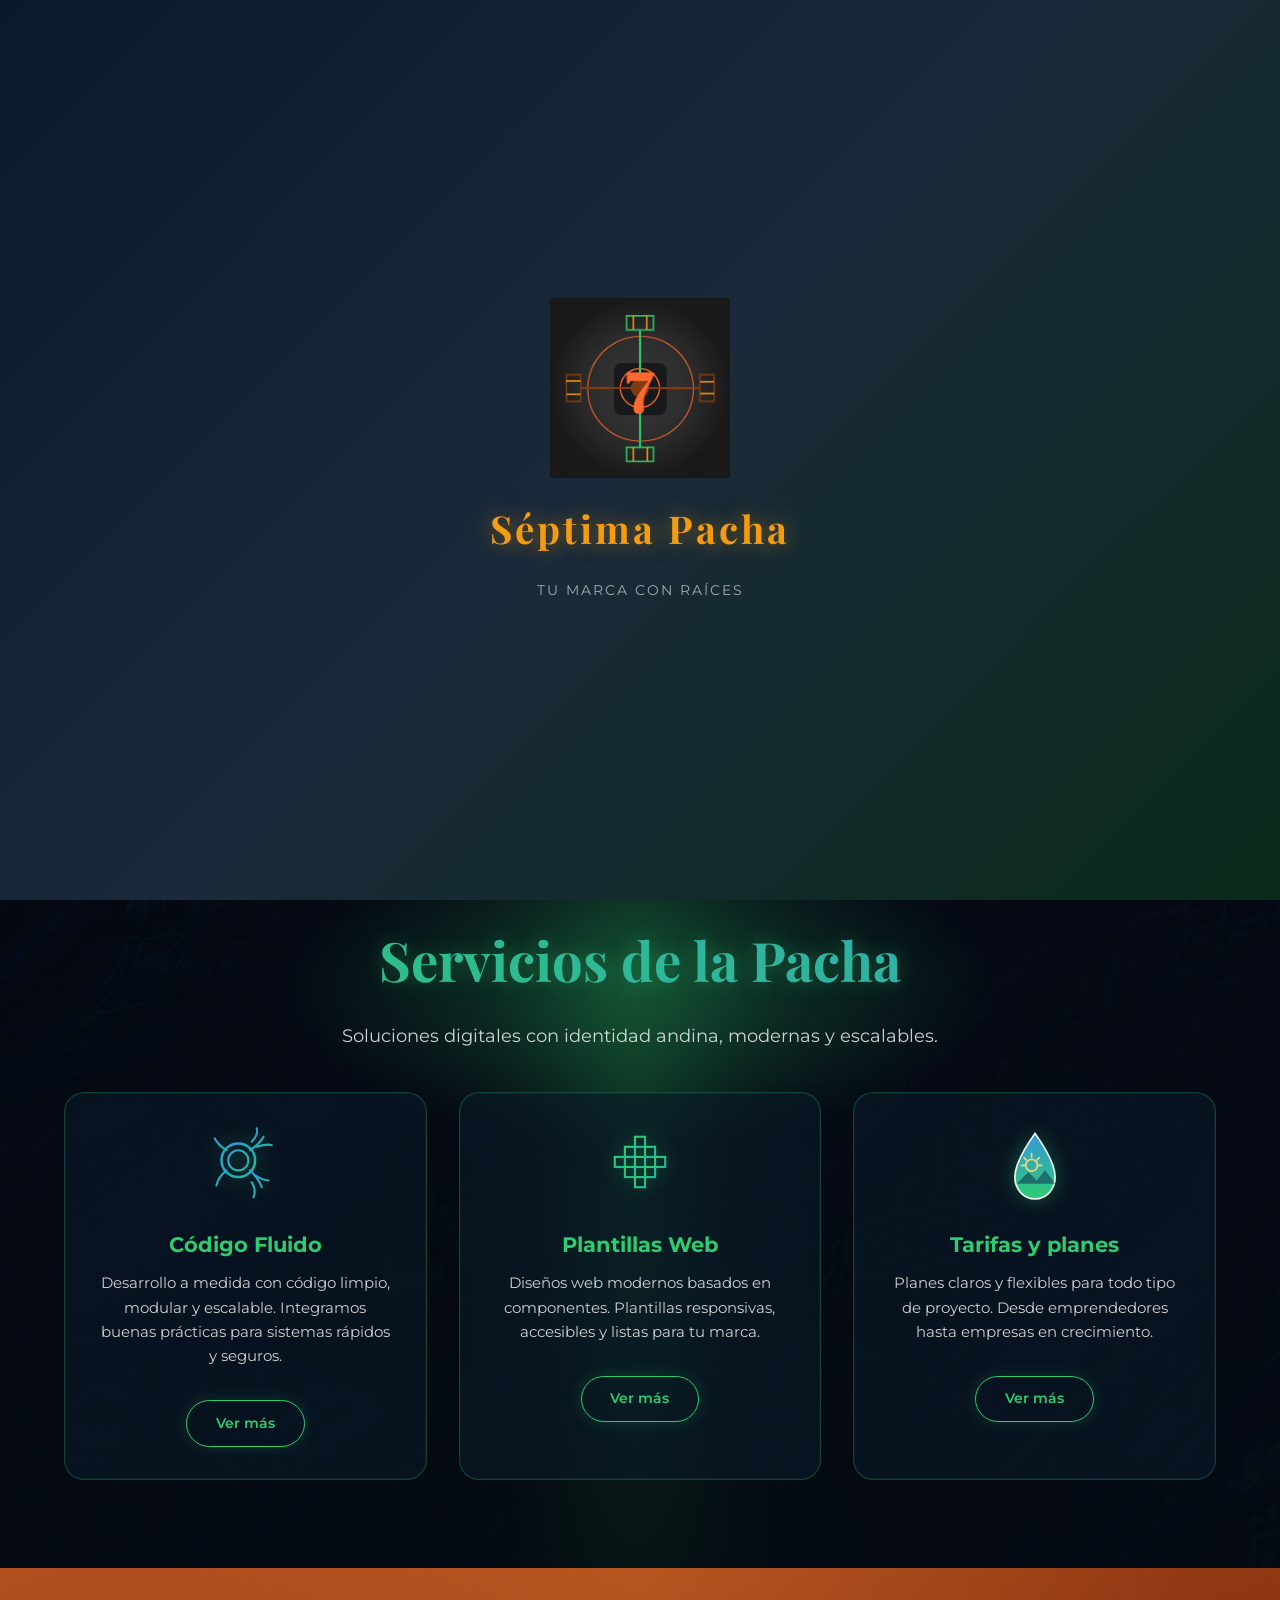
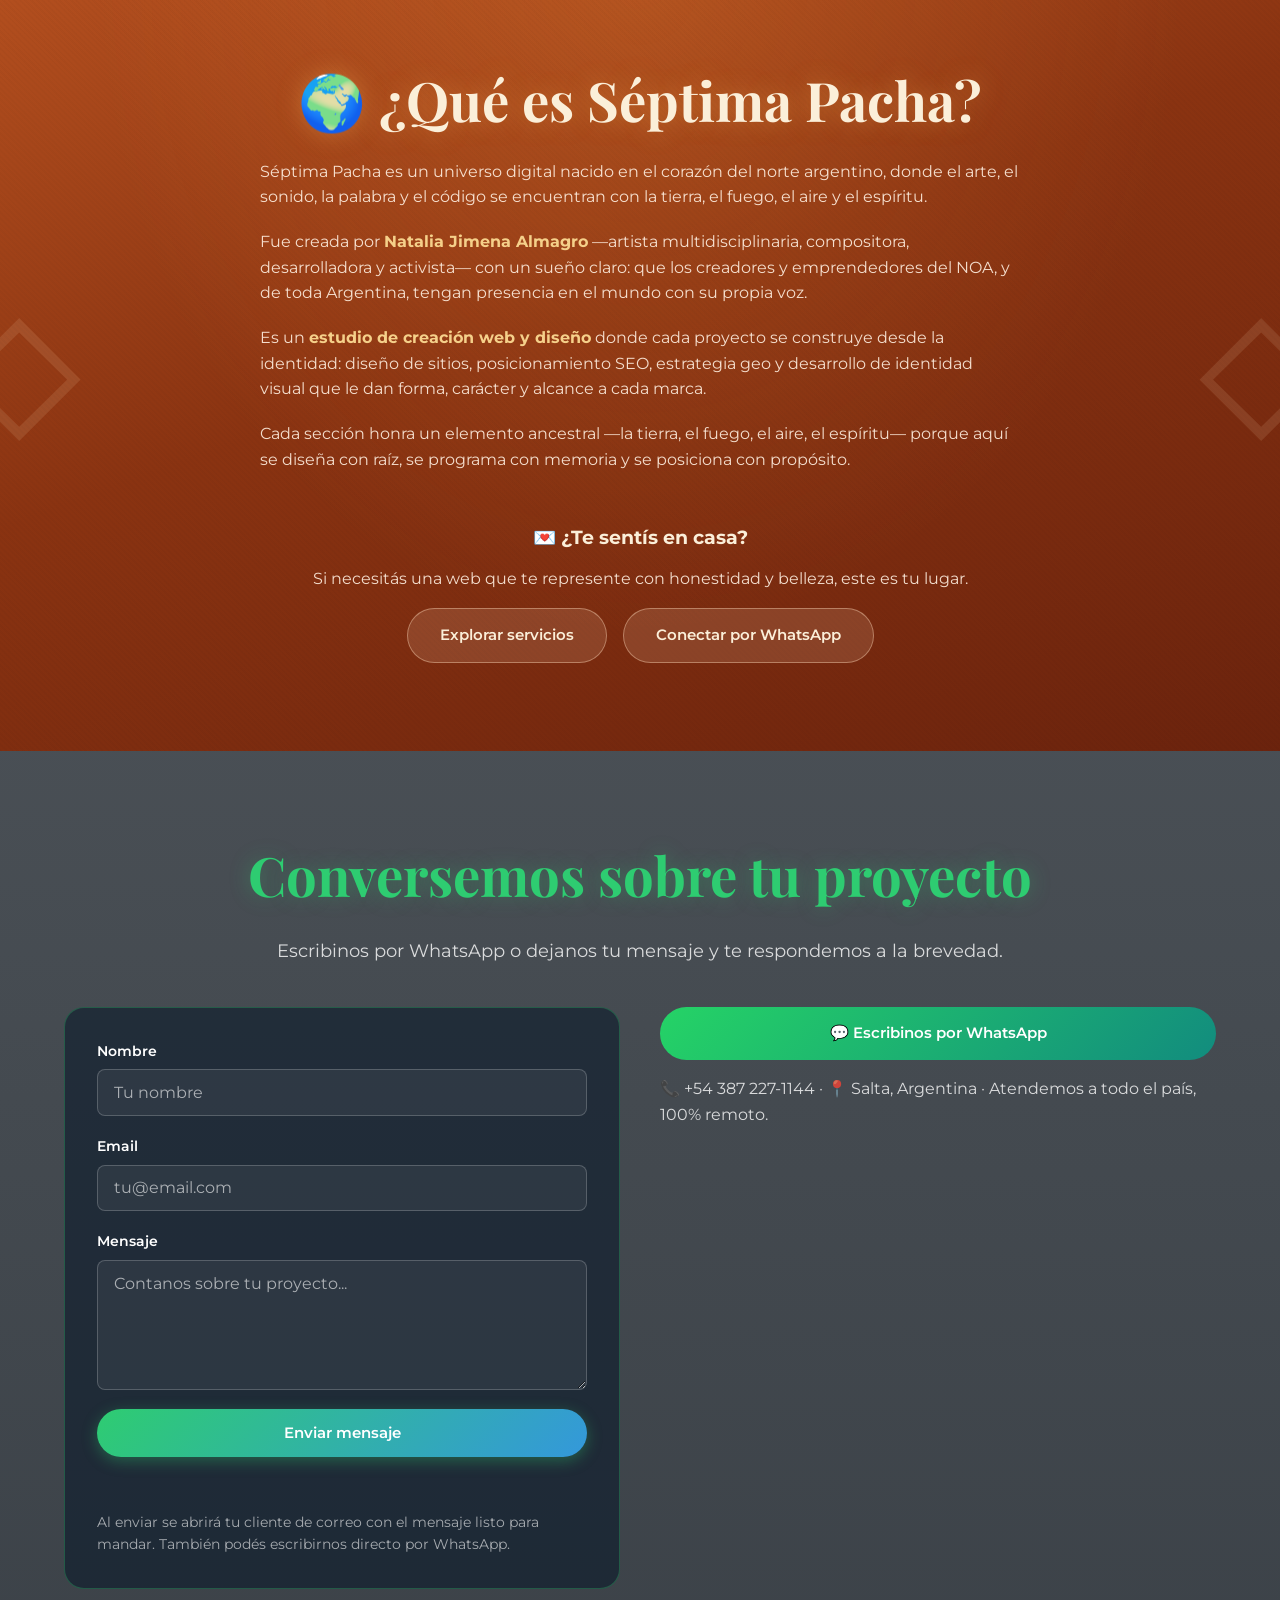
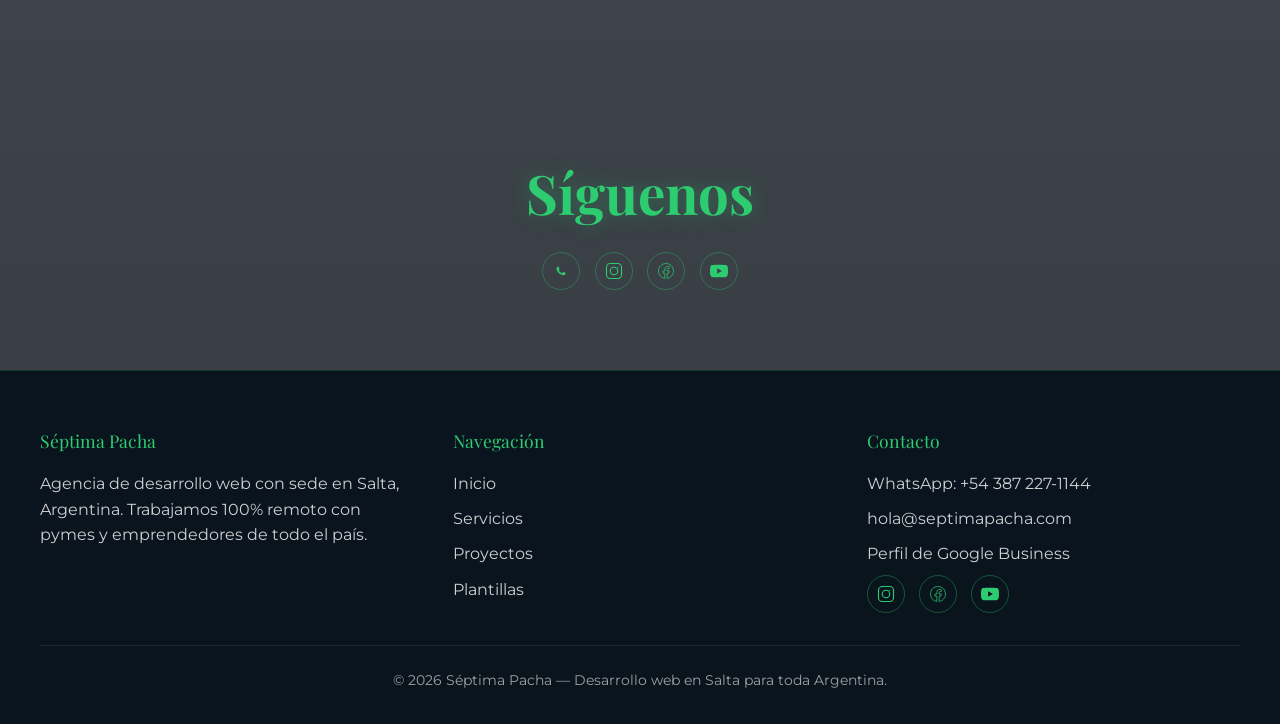
==== index.html @ 4202a20f "Rediseña la sección "¿Qué es Séptima Pacha?" con tema tierra/fuego Fondo degradé terracota con chaka" ====
<!DOCTYPE html>
<html lang="es-AR">
<head>
<meta charset="UTF-8">
<meta name="viewport" content="width=device-width, initial-scale=1.0">

<title>Desarrollo Web para Pymes en Toda Argentina | Séptima Pacha</title>
<meta name="description" content="Séptima Pacha crea sitios web profesionales para pymes y emprendedores de toda Argentina, 100% remoto. Con sede en Salta. Landing pages desde $202.000. Presupuesto sin cargo.">
<meta name="keywords" content="desarrollo web argentina, diseño web salta, páginas web para pymes, agencia web remota argentina, código fluido, séptima pacha">
<meta name="author" content="Séptima Pacha">
<meta name="robots" content="index, follow">
<link rel="canonical" href="https://septimapacha.com/index.html">

<meta property="og:type" content="website">
<meta property="og:title" content="Desarrollo Web para Pymes en Toda Argentina | Séptima Pacha">
<meta property="og:description" content="Sitios web profesionales para pymes y emprendedores de toda Argentina. Trabajamos 100% remoto. Landing pages desde $202.000.">
<meta property="og:url" content="https://septimapacha.com/index.html">
<meta property="og:site_name" content="Séptima Pacha">
<meta property="og:locale" content="es_AR">

<link rel="icon" type="image/x-icon" href="favicon.ico">
<link rel="preconnect" href="https://fonts.googleapis.com">
<link href="https://fonts.googleapis.com/css2?family=Playfair+Display:wght@400;700&family=Montserrat:wght@300;400;600&display=swap" rel="stylesheet">
<link rel="stylesheet" href="css/style.css?v=6">

<!-- Datos estructurados: negocio local -->
<script type="application/ld+json">
{
  "@context": "https://schema.org",
  "@type": "LocalBusiness",
  "name": "Séptima Pacha",
  "url": "https://septimapacha.com",
  "telephone": "+543872271144",
  "priceRange": "$$",
  "description": "Agencia de desarrollo web con sede en Salta, Argentina, que crea sitios web profesionales para pymes y emprendedores de todo el país, trabajando de forma 100% remota.",
  "address": {
    "@type": "PostalAddress",
    "addressLocality": "Salta",
    "addressRegion": "Salta",
    "addressCountry": "AR"
  },
  "geo": { "@type": "GeoCoordinates", "latitude": -24.7859, "longitude": -65.4117 },
  "areaServed": { "@type": "Country", "name": "Argentina" },
  "sameAs": [
    "https://www.instagram.com/septimapacha/",
    "https://www.facebook.com/profile.php?id=61579308766458",
    "https://www.youtube.com/@septima.pacha"
  ]
}
</script>
</head>
<body class="page-home">
<div class="splash-screen" aria-hidden="true">
<div class="splash-bubbles" aria-hidden="true">
  <div class="splash-bubble word word-1">SÉPTIMA<span class="ring-a"></span><span class="ring-b"></span></div>
  <div class="splash-bubble word word-2">PACHA<span class="ring-a"></span><span class="ring-b"></span></div>
  <div class="splash-bubble dot dot-1"></div>
  <div class="splash-bubble dot dot-2"></div>
  <div class="splash-bubble dot dot-3"></div>
  <div class="splash-bubble dot dot-4"></div>
</div>
  <img class="splash-logo" src="img/logoseptima1.jpg" alt="Logo Séptima Pacha" width="160" height="160">
  <p class="splash-text">Séptima Pacha</p>
  <p class="splash-subtext">Tu Marca con Raíces</p>
</div>
<a class="skip-link" href="#main">Saltar al contenido principal</a>

<header class="site-header">
  <a href="index.html" class="site-logo">
    <img class="site-logo-icon" src="img/logoseptima1.jpg" alt="Logo Séptima Pacha" width="40" height="40">
    <span class="brand-text">Séptima Pacha</span>
  </a>
  <button class="nav-toggle" aria-expanded="false" aria-controls="mainNav" aria-label="Abrir menú de navegación">
    <span></span><span></span><span></span>
  </button>
</header>

<div class="nav-backdrop"></div>
<nav class="main-nav" id="mainNav" aria-label="Navegación principal">
  <ul>
    <li><a href="index.html">Inicio</a></li>
    <li><a href="servicios.html">Servicios</a></li>
    <li><a href="codigo-fluido.html">Proyectos</a></li>
    <li><a href="plantillas.html">Plantillas</a></li>
  </ul>
  <div class="nav-whatsapp">
    <a class="btn btn-whatsapp" href="https://wa.me/543872271144?text=Hola%2C%20quiero%20consultar%20sobre%20sus%20servicios%20de%20desarrollo%20web" target="_blank" rel="noopener">💬 WhatsApp</a>
  </div>
</nav>

<a class="whatsapp-float" href="https://wa.me/543872271144?text=Hola%2C%20quiero%20consultar%20sobre%20sus%20servicios%20de%20desarrollo%20web" target="_blank" rel="noopener" aria-label="Contactar por WhatsApp">💬</a>

<main id="main">

  <!-- HERO -->
  <section class="hero hero-split" aria-labelledby="hero-title">
    <div class="hero-main">
      <p class="hero-brand brand-text">Séptima Pacha</p>
      <h1 id="hero-title" class="hero-title-alt">Tu Marca con Raíces</h1>
      <p class="hero-lead">Un espacio donde convergen raíces ancestrales y visión digital. Creamos experiencias que honran el pasado mientras abrazan el futuro.</p>
      <div class="hero-ctas">
        <a href="servicios.html" class="btn btn-hero-primary">Ver servicios</a>
        <a href="codigo-fluido.html" class="btn btn-hero-outline">Ver proyectos</a>
      </div>
    </div>

    <div class="hero-side">
      <div class="hero-feature">
        <svg class="hero-feature-icon" viewBox="0 0 24 24" aria-hidden="true">
          <circle cx="12" cy="12" r="9" fill="none" stroke="currentColor" stroke-width="1.5"/>
          <ellipse cx="12" cy="12" rx="4" ry="9" fill="none" stroke="currentColor" stroke-width="1.5"/>
          <line x1="3" y1="12" x2="21" y2="12" stroke="currentColor" stroke-width="1.5"/>
          <path d="M5 7.5c1.8 1 4.3 1.5 7 1.5s5.2-.5 7-1.5M5 16.5c1.8-1 4.3-1.5 7-1.5s5.2.5 7 1.5" fill="none" stroke="currentColor" stroke-width="1.5"/>
        </svg>
        <div class="hero-feature-text">
          <strong>100% remoto</strong>
          <span>Clientes de toda Argentina</span>
        </div>
      </div>
      <div class="hero-feature">
        <svg class="hero-feature-icon" viewBox="0 0 24 24" aria-hidden="true">
          <circle cx="10.5" cy="10.5" r="6.5" fill="none" stroke="currentColor" stroke-width="1.5"/>
          <line x1="15.3" y1="15.3" x2="21" y2="21" stroke="currentColor" stroke-width="1.5" stroke-linecap="round"/>
        </svg>
        <div class="hero-feature-text">
          <strong>SEO y estrategia GEO</strong>
        </div>
      </div>
      <div class="hero-feature">
        <svg class="hero-feature-icon" viewBox="0 0 24 24" aria-hidden="true">
          <path d="M19.5 4.5c1 1 1 2.6 0 3.6l-8 8-4 1 1-4 8-8c1-1 2.6-1 3.6 0Z" fill="none" stroke="currentColor" stroke-width="1.5" stroke-linejoin="round"/>
          <path d="M7 17.5c0 1.4-1 2.5-2.5 2.5S3 20.5 3 20.5s.2-1.7 1-2.5c.6-.6 1.5-.9 3-.5Z" fill="none" stroke="currentColor" stroke-width="1.5" stroke-linejoin="round"/>
        </svg>
        <div class="hero-feature-text">
          <strong>Identidad visual a medida</strong>
        </div>
      </div>

      <a class="hero-price-cta" href="servicios.html">
        Landing pages desde <strong>$202.000</strong><br>— ver planes y precios →
      </a>
    </div>
  </section>

  <!-- SERVICIOS (teaser) -->
  <section class="section services-section" id="servicios" aria-labelledby="servicios-title">
    <div class="services-inner">
      <h2 id="servicios-title" class="section-title gradient-text fade-in">Servicios de la Pacha</h2>
      <p class="section-subtitle fade-in">Soluciones digitales con identidad andina, modernas y escalables.</p>
      <div class="card-grid services-grid">
        <article class="card services-card fade-in">
          <svg class="services-icon" viewBox="0 0 100 100" aria-hidden="true">
            <circle cx="42" cy="42" r="20" fill="none" stroke="url(#cordGrad)" stroke-width="3"/>
            <circle cx="42" cy="42" r="12" fill="none" stroke="url(#cordGrad)" stroke-width="2.5"/>
            <path d="M56 30 Q68 22 72 14 M64 26 Q76 22 82 24 M58 20 Q66 12 64 4" fill="none" stroke="url(#cordGrad)" stroke-width="2.5" stroke-linecap="round"/>
            <path d="M56 54 Q66 64 70 74 M62 60 Q72 66 78 66 M58 68 Q64 78 60 86" fill="none" stroke="url(#cordGrad)" stroke-width="2.5" stroke-linecap="round"/>
            <path d="M28 30 Q18 24 14 16" fill="none" stroke="url(#cordGrad)" stroke-width="2.5" stroke-linecap="round"/>
            <path d="M28 54 Q18 62 16 72" fill="none" stroke="url(#cordGrad)" stroke-width="2.5" stroke-linecap="round"/>
            <defs>
              <linearGradient id="cordGrad" x1="0" y1="0" x2="1" y2="1">
                <stop offset="0%" stop-color="#3498DB"/>
                <stop offset="100%" stop-color="#1ABC9C"/>
              </linearGradient>
            </defs>
          </svg>
          <h3 class="card-title">Código Fluido</h3>
          <p class="card-text">Desarrollo a medida con código limpio, modular y escalable. Integramos buenas prácticas para sistemas rápidos y seguros.</p>
          <p class="mt-2"><a class="btn btn-outline btn-pill" href="codigo-fluido.html">Ver más</a></p>
        </article>
        <article class="card services-card fade-in">
          <svg class="services-icon" viewBox="0 0 100 100" aria-hidden="true">
            <g fill="none" stroke="url(#chakanaGrad)" stroke-width="2.5">
              <rect x="44" y="14" width="12" height="12"/>
              <rect x="32" y="26" width="12" height="12"/>
              <rect x="56" y="26" width="12" height="12"/>
              <rect x="20" y="38" width="12" height="12"/>
              <rect x="44" y="38" width="12" height="12"/>
              <rect x="68" y="38" width="12" height="12"/>
              <rect x="32" y="50" width="12" height="12"/>
              <rect x="56" y="50" width="12" height="12"/>
              <rect x="44" y="62" width="12" height="12"/>
              <line x1="20" y1="38" x2="80" y2="38"/>
              <line x1="50" y1="14" x2="50" y2="74"/>
            </g>
            <defs>
              <linearGradient id="chakanaGrad" x1="0" y1="0" x2="1" y2="1">
                <stop offset="0%" stop-color="#2ECC71"/>
                <stop offset="100%" stop-color="#1ABC9C"/>
              </linearGradient>
            </defs>
          </svg>
          <h3 class="card-title">Plantillas Web</h3>
          <p class="card-text">Diseños web modernos basados en componentes. Plantillas responsivas, accesibles y listas para tu marca.</p>
          <p class="mt-2"><a class="btn btn-outline btn-pill" href="plantillas.html">Ver más</a></p>
        </article>
        <article class="card services-card fade-in">
          <svg class="services-icon" viewBox="0 0 100 100" aria-hidden="true">
            <path d="M50 10 C50 10 26 42 26 62 C26 76.5 36.5 88 50 88 C63.5 88 74 76.5 74 62 C74 42 50 10 50 10 Z" fill="url(#dropGrad)" stroke="#eaf6f0" stroke-width="2"/>
            <circle cx="46" cy="48" r="7" fill="none" stroke="#F5D67A" stroke-width="2"/>
            <g stroke="#F5D67A" stroke-width="2" stroke-linecap="round">
              <line x1="46" y1="34" x2="46" y2="38"/>
              <line x1="34" y1="48" x2="38" y2="48"/>
              <line x1="54" y1="48" x2="58" y2="48"/>
              <line x1="37" y1="39" x2="39.5" y2="41.5"/>
              <line x1="55" y1="39" x2="52.5" y2="41.5"/>
            </g>
            <path d="M28 70 L42 56 L52 66 L62 54 L74 70 Z" fill="#12324a" opacity="0.55"/>
            <defs>
              <linearGradient id="dropGrad" x1="0" y1="0" x2="0" y2="1">
                <stop offset="0%" stop-color="#3498DB"/>
                <stop offset="100%" stop-color="#2ECC71"/>
              </linearGradient>
            </defs>
          </svg>
          <h3 class="card-title">Tarifas y planes</h3>
          <p class="card-text">Planes claros y flexibles para todo tipo de proyecto. Desde emprendedores hasta empresas en crecimiento.</p>
          <p class="mt-2"><a class="btn btn-outline btn-pill" href="servicios.html">Ver más</a></p>
        </article>
      </div>
    </div>
  </section>

  <!-- SOBRE SÉPTIMA PACHA -->
  <section class="section pacha-fire-section" id="sobre-septima" aria-labelledby="sobre-title">
    <span class="pacha-fire-chakana pacha-fire-chakana-left" aria-hidden="true">◇</span>
    <span class="pacha-fire-chakana pacha-fire-chakana-right" aria-hidden="true">◇</span>
    <h2 id="sobre-title" class="section-title pacha-fire-title fade-in">🌍 ¿Qué es Séptima Pacha?</h2>
    <div class="pacha-fire-copy fade-in">
      <p>Séptima Pacha es un universo digital nacido en el corazón del norte argentino, donde el arte, el sonido, la palabra y el código se encuentran con la tierra, el fuego, el aire y el espíritu.</p>
      <p>Fue creada por <strong>Natalia Jimena Almagro</strong> —artista multidisciplinaria, compositora, desarrolladora y activista— con un sueño claro: que los creadores y emprendedores del NOA, y de toda Argentina, tengan presencia en el mundo con su propia voz.</p>
      <p>Es un <strong>estudio de creación web y diseño</strong> donde cada proyecto se construye desde la identidad: diseño de sitios, posicionamiento SEO, estrategia geo y desarrollo de identidad visual que le dan forma, carácter y alcance a cada marca.</p>
      <p>Cada sección honra un elemento ancestral —la tierra, el fuego, el aire, el espíritu— porque aquí se diseña con raíz, se programa con memoria y se posiciona con propósito.</p>
      <div class="text-center mt-2">
        <h3 class="pacha-fire-subtitle">💌 ¿Te sentís en casa?</h3>
        <p>Si necesitás una web que te represente con honestidad y belleza, este es tu lugar.</p>
        <div class="hero-ctas text-center" style="justify-content: center; margin-top: 1rem;">
          <a href="servicios.html" class="btn btn-fire">Explorar servicios</a>
          <a href="https://wa.me/543872271144" class="btn btn-fire" target="_blank" rel="noopener">Conectar por WhatsApp</a>
        </div>
      </div>
    </div>
  </section>

  <!-- CONTACTO -->
  <section class="section" id="contacto" aria-labelledby="contacto-title">
    <h2 id="contacto-title" class="section-title fade-in">Conversemos sobre tu proyecto</h2>
    <p class="section-subtitle fade-in">Escribinos por WhatsApp o dejanos tu mensaje y te respondemos a la brevedad.</p>
    <div class="contact-block fade-in">
      <form class="contact-form" data-destination-email="hola@septimapacha.com" novalidate>
        <h3 class="sr-only">Formulario de contacto</h3>
        <div class="form-field">
          <label for="nombre">Nombre</label>
          <input type="text" id="nombre" name="nombre" placeholder="Tu nombre" autocomplete="name" required>
        </div>
        <div class="form-field">
          <label for="email">Email</label>
          <input type="email" id="email" name="email" placeholder="tu@email.com" autocomplete="email" required>
        </div>
        <div class="form-field">
          <label for="mensaje">Mensaje</label>
          <textarea id="mensaje" name="mensaje" placeholder="Contanos sobre tu proyecto..." required></textarea>
        </div>
        <button type="submit" class="btn btn-primary">Enviar mensaje</button>
        <p class="form-status" role="status" aria-live="polite"></p>
        <p class="form-note">Al enviar se abrirá tu cliente de correo con el mensaje listo para mandar. También podés escribirnos directo por WhatsApp.</p>
      </form>
      <div class="contact-alt">
        <a href="https://wa.me/543872271144?text=Hola%2C%20quiero%20consultar%20sobre%20sus%20servicios%20de%20desarrollo%20web" class="btn btn-whatsapp" target="_blank" rel="noopener">💬 Escribinos por WhatsApp</a>
        <p class="card-text">📞 +54 387 227-1144 · 📍 Salta, Argentina · Atendemos a todo el país, 100% remoto.</p>
      </div>
    </div>
  </section>

  <!-- REDES SOCIALES -->
  <section class="section" id="conexion" aria-labelledby="redes-title">
    <h2 id="redes-title" class="section-title fade-in">Síguenos</h2>
    <div class="footer-social fade-in" style="justify-content: center;">
      <a href="https://wa.me/543872271144" target="_blank" rel="noopener" aria-label="WhatsApp de Séptima Pacha">
        <svg viewBox="0 0 24 24" aria-hidden="true"><path d="M17.472 14.382c-.297-.149-1.758-.867-2.03-.967-.273-.099-.471-.148-.67.15-.197.297-.767.966-.94 1.164-.173.199-.347.223-.644.075-.297-.15-1.255-.463-2.39-1.475-.883-.788-1.48-1.761-1.653-2.059-.173-.297-.018-.458.13-.606.134-.133.298-.347.446-.52.149-.174.198-.298.298-.497.099-.198.05-.371-.025-.52-.075-.149-.669-1.612-.916-2.207-.242-.579-.487-.5-.67-.51-.173-.008-.371-.01-.57-.01-.198 0-.52.074-.792.372-.272.297-1.04 1.016-1.04 2.479 0 1.462 1.065 2.875 1.213 3.074.149.198 2.096 3.2 5.076 4.487.709.306 1.262.489 1.694.625.712.227 1.36.195 1.871.118.571-.085 1.758-.719 2.006-1.413.248-.694.248-1.289.173-1.413-.074-.124-.272-.198-.57-.347"/></svg>
      </a>
      <a href="https://www.instagram.com/septimapacha/" target="_blank" rel="noopener" aria-label="Instagram de Séptima Pacha">
        <svg viewBox="0 0 24 24" aria-hidden="true"><rect x="2" y="2" width="20" height="20" rx="5" fill="none" stroke="#2ECC71" stroke-width="1.5"/><circle cx="12" cy="12" r="5" fill="none" stroke="#2ECC71" stroke-width="1.5"/><circle cx="17" cy="7" r="0.8"/></svg>
      </a>
      <a href="https://www.facebook.com/profile.php?id=61579308766458" target="_blank" rel="noopener" aria-label="Facebook de Séptima Pacha">
        <svg viewBox="0 0 24 24" aria-hidden="true"><path d="M12 2C6.48 2 2 6.48 2 12c0 5 3.64 9.12 8.44 9.88v-7h-2.54V12h2.54V9.85c0-2.52 1.5-3.9 3.75-3.9 1.09 0 2.23.19 2.23.19v2.45h-1.26c-1.24 0-1.62.77-1.62 1.56V12h2.77l-.44 2.88h-2.33v7c4.8-.76 8.44-4.88 8.44-9.88C22 6.48 17.52 2 12 2z" fill="none" stroke="#2ECC71" stroke-width="1"/></svg>
      </a>
      <a href="https://www.youtube.com/@septima.pacha" target="_blank" rel="noopener" aria-label="YouTube de Séptima Pacha">
        <svg viewBox="0 0 24 24" aria-hidden="true"><path d="M23.498 6.186a3.016 3.016 0 0 0-2.122-2.136C19.505 3.545 12 3.545 12 3.545s-7.505 0-9.377.505A3.017 3.017 0 0 0 .502 6.186C0 8.07 0 12 0 12s0 3.93.502 5.814a3.016 3.016 0 0 0 2.122 2.136c1.871.505 9.376.505 9.376.505s7.505 0 9.377-.505a3.015 3.015 0 0 0 2.122-2.136C24 15.93 24 12 24 12s0-3.93-.502-5.814zM9.545 15.568V8.432L15.818 12l-6.273 3.568z"/></svg>
      </a>
    </div>
  </section>
</main>

<footer class="site-footer">
  <div class="footer-grid">
    <div>
      <p class="footer-heading">Séptima Pacha</p>
      <p class="card-text">Agencia de desarrollo web con sede en Salta, Argentina. Trabajamos 100% remoto con pymes y emprendedores de todo el país.</p>
    </div>
    <div>
      <p class="footer-heading">Navegación</p>
      <ul class="footer-links">
        <li><a href="index.html">Inicio</a></li>
        <li><a href="servicios.html">Servicios</a></li>
        <li><a href="codigo-fluido.html">Proyectos</a></li>
        <li><a href="plantillas.html">Plantillas</a></li>
      </ul>
    </div>
    <div>
      <p class="footer-heading">Contacto</p>
      <ul class="footer-links">
        <li><a href="https://wa.me/543872271144" target="_blank" rel="noopener">WhatsApp: +54 387 227-1144</a></li>
        <li><a href="mailto:hola@septimapacha.com">hola@septimapacha.com</a></li>
        <li><a href="https://g.page/r/REEMPLAZAR-CON-TU-ENLACE-DE-GOOGLE-BUSINESS" target="_blank" rel="noopener">Perfil de Google Business</a></li>
      </ul>
      <div class="footer-social">
        <a href="https://www.instagram.com/septimapacha/" target="_blank" rel="noopener" aria-label="Instagram"><svg viewBox="0 0 24 24" aria-hidden="true"><rect x="2" y="2" width="20" height="20" rx="5" fill="none" stroke="#2ECC71" stroke-width="1.5"/><circle cx="12" cy="12" r="5" fill="none" stroke="#2ECC71" stroke-width="1.5"/><circle cx="17" cy="7" r="0.8"/></svg></a>
        <a href="https://www.facebook.com/profile.php?id=61579308766458" target="_blank" rel="noopener" aria-label="Facebook"><svg viewBox="0 0 24 24" aria-hidden="true"><path d="M12 2C6.48 2 2 6.48 2 12c0 5 3.64 9.12 8.44 9.88v-7h-2.54V12h2.54V9.85c0-2.52 1.5-3.9 3.75-3.9 1.09 0 2.23.19 2.23.19v2.45h-1.26c-1.24 0-1.62.77-1.62 1.56V12h2.77l-.44 2.88h-2.33v7c4.8-.76 8.44-4.88 8.44-9.88C22 6.48 17.52 2 12 2z" fill="none" stroke="#2ECC71" stroke-width="1"/></svg></a>
        <a href="https://www.youtube.com/@septima.pacha" target="_blank" rel="noopener" aria-label="YouTube"><svg viewBox="0 0 24 24" aria-hidden="true"><path d="M23.498 6.186a3.016 3.016 0 0 0-2.122-2.136C19.505 3.545 12 3.545 12 3.545s-7.505 0-9.377.505A3.017 3.017 0 0 0 .502 6.186C0 8.07 0 12 0 12s0 3.93.502 5.814a3.016 3.016 0 0 0 2.122 2.136c1.871.505 9.376.505 9.376.505s7.505 0 9.377-.505a3.015 3.015 0 0 0 2.122-2.136C24 15.93 24 12 24 12s0-3.93-.502-5.814zM9.545 15.568V8.432L15.818 12l-6.273 3.568z"/></svg></a>
      </div>
    </div>
  </div>
  <p class="footer-bottom">© 2026 Séptima Pacha — Desarrollo web en Salta para toda Argentina.</p>
</footer>

<script src="js/main.js"></script>
</body>
</html>
---- css/style.css ----
/* =========================================================
   SÉPTIMA PACHA CO. — HOJA DE ESTILOS COMPARTIDA
   Variables + componentes reutilizados por index.html,
   servicios.html, codigo-fluido.html y plantillas.html.
   ========================================================= */

/* ---------- Reset ---------- */
*, *::before, *::after { margin: 0; padding: 0; box-sizing: border-box; }
html { scroll-behavior: smooth; }
/* El menú lateral se posiciona fuera de pantalla con right:-100%; esto evita
   que ese desplazamiento genere una barra de scroll horizontal fantasma. */
html, body { overflow-x: hidden; max-width: 100%; }
img { max-width: 100%; display: block; }
button { font-family: inherit; }

/* ---------- Variables globales ---------- */
:root {
  /* Tipografía */
  --font-heading: 'Playfair Display', serif;
  --font-body: 'Montserrat', sans-serif;

  /* Paleta base (fondo oscuro compartido) */
  --bg-dark-1: #0a1a2a;
  --bg-dark-2: #1a2a3a;
  --bg-dark-3: #0a2a1a;
  --text-light: #ffffff;
  --text-muted: rgba(255, 255, 255, 0.8);
  --text-faint: rgba(255, 255, 255, 0.6);

  /* Tema "Código Fluido" (agua) — servicios, plantillas, proyectos */
  --fluido-primary: #2ECC71;
  --fluido-secondary: #3498DB;
  --fluido-accent: #1ABC9C;
  --fluido-price: #F39C12;
  --fluido-bg: linear-gradient(135deg, var(--bg-dark-1) 0%, var(--bg-dark-2) 50%, var(--bg-dark-3) 100%);

  /* Tema "Séptima Pacha" (elementos ancestrales) — home */
  --pacha-tierra: #8B4513;
  --pacha-fuego: #FF6B35;
  --pacha-aire: #4A90E2;
  --pacha-agua: #2ECC71;
  --pacha-oro: #F39C12;
  --pacha-bg: linear-gradient(135deg, #1a1a1a 0%, #2d2d2d 100%);

  /* Utilidad */
  --whatsapp: #25D366;
  --whatsapp-dark: #128C7E;
  --radius-sm: 8px;
  --radius-md: 16px;
  --radius-lg: 20px;
  --radius-pill: 50px;
  --shadow-glow: 0 10px 30px rgba(46, 204, 113, 0.25);
  --transition: all 0.3s ease;
  --max-width: 1200px;
}

body {
  font-family: var(--font-body);
  background: var(--fluido-bg);
  color: var(--text-light);
  line-height: 1.6;
  overflow-x: hidden;
}

body.theme-pacha { background: var(--pacha-bg); }

/* Fondos de marca por tipo de página */
body.page-home {
  background:
    linear-gradient(180deg, rgba(6, 14, 22, 0.6), rgba(6, 14, 22, 0.82)),
    url('../img/fondo2.jpg') center/cover no-repeat fixed;
}
body.page-sub {
  background:
    linear-gradient(180deg, rgba(6, 14, 22, 0.65), rgba(6, 14, 22, 0.85)),
    url('../img/fondo3.jpg') center/cover no-repeat fixed;
}
@media (max-width: 768px) {
  body.page-home, body.page-sub { background-attachment: scroll; }
}

.container { max-width: var(--max-width); margin: 0 auto; padding: 0 1.5rem; }

a { color: inherit; }

/* Utilidad accesible: oculta visualmente pero deja disponible para lectores de pantalla */
.sr-only {
  position: absolute;
  width: 1px; height: 1px;
  padding: 0; margin: -1px;
  overflow: hidden;
  clip: rect(0, 0, 0, 0);
  white-space: nowrap;
  border: 0;
}

.skip-link {
  position: absolute;
  left: -999px;
  top: 0;
  background: var(--fluido-primary);
  color: #06210f;
  padding: 0.75rem 1.25rem;
  z-index: 10000;
  border-radius: 0 0 var(--radius-sm) 0;
  font-weight: 600;
}
.skip-link:focus { left: 0; }

/* ---------- Tipografía compartida ---------- */
.section-title {
  font-family: var(--font-heading);
  font-size: clamp(2.2rem, 5vw, 3.4rem);
  text-align: center;
  margin-bottom: 1rem;
  color: var(--fluido-primary);
  text-shadow: 0 0 20px rgba(46, 204, 113, 0.35);
}

.section-subtitle {
  font-size: clamp(1rem, 2vw, 1.15rem);
  text-align: center;
  max-width: 760px;
  margin: 0 auto 2.5rem;
  color: var(--text-muted);
  line-height: 1.8;
}

.gradient-text {
  background: linear-gradient(45deg, var(--fluido-primary), var(--fluido-secondary), var(--fluido-accent));
  background-size: 300% 300%;
  -webkit-background-clip: text;
  background-clip: text;
  -webkit-text-fill-color: transparent;
  animation: gradientFlow 5s ease-in-out infinite;
}

@keyframes gradientFlow {
  0%, 100% { background-position: 0% 50%; }
  50% { background-position: 100% 50%; }
}

/* Texto "Séptima Pacha" animado con los colores propios de la marca */
.brand-text {
  color: var(--pacha-oro); /* respaldo si el navegador no soporta el recorte del degradé */
  background: linear-gradient(90deg,
    var(--pacha-oro),
    var(--pacha-fuego),
    var(--pacha-agua),
    var(--pacha-aire),
    var(--pacha-oro)
  );
  background-size: 400% 100%;
  -webkit-background-clip: text;
  background-clip: text;
  -webkit-text-fill-color: transparent;
  animation: brandFlow 6s linear infinite;
}

@keyframes brandFlow {
  0% { background-position: 0% 50%; }
  100% { background-position: 400% 50%; }
}

/* ---------- Botones ---------- */
.btn {
  display: inline-flex;
  align-items: center;
  justify-content: center;
  gap: 0.5rem;
  padding: 0.9rem 2rem;
  border-radius: var(--radius-pill);
  font-weight: 600;
  font-size: 0.95rem;
  text-decoration: none;
  border: none;
  cursor: pointer;
  transition: var(--transition);
}

.btn-primary {
  background: linear-gradient(135deg, var(--fluido-primary), var(--fluido-secondary));
  color: #fff;
  box-shadow: 0 4px 15px rgba(46, 204, 113, 0.35);
}
.btn-primary:hover, .btn-primary:focus-visible { transform: translateY(-3px); box-shadow: 0 8px 25px rgba(46, 204, 113, 0.55); }

.btn-outline {
  background: transparent;
  border: 1px solid var(--fluido-primary);
  color: var(--fluido-primary);
}
.btn-outline:hover, .btn-outline:focus-visible { background: var(--fluido-primary); color: #06210f; }

.btn-whatsapp {
  background: linear-gradient(135deg, var(--whatsapp), var(--whatsapp-dark));
  color: #fff;
}
.btn-whatsapp:hover, .btn-whatsapp:focus-visible { transform: translateY(-3px); box-shadow: 0 8px 25px rgba(37, 211, 102, 0.45); }

.btn:focus-visible, a:focus-visible, button:focus-visible, input:focus-visible, textarea:focus-visible {
  outline: 3px solid var(--fluido-accent);
  outline-offset: 2px;
}

/* ---------- Header / navegación (idéntica en todas las páginas) ---------- */
.site-header {
  position: fixed;
  top: 0;
  left: 0;
  right: 0;
  z-index: 500;
  display: flex;
  align-items: center;
  justify-content: space-between;
  padding: 1rem 1.5rem;
  background: rgba(10, 26, 42, 0.75);
  backdrop-filter: blur(12px);
  border-bottom: 1px solid rgba(46, 204, 113, 0.15);
}

.site-logo {
  display: inline-flex;
  align-items: center;
  gap: 0.6rem;
  font-family: var(--font-heading);
  font-weight: 700;
  font-size: 1.3rem;
  line-height: 1.3;
  color: var(--fluido-primary);
  text-decoration: none;
  white-space: nowrap;
}

.site-logo-icon {
  width: 2.4rem;
  height: 2.4rem;
  flex-shrink: 0;
  object-fit: contain;
}

.nav-toggle {
  background: transparent;
  border: 1px solid rgba(46, 204, 113, 0.4);
  border-radius: var(--radius-sm);
  width: 46px;
  height: 46px;
  display: flex;
  flex-direction: column;
  align-items: center;
  justify-content: center;
  gap: 5px;
  cursor: pointer;
  z-index: 501;
}
.nav-toggle span {
  width: 22px;
  height: 2px;
  background: var(--fluido-primary);
  border-radius: 2px;
  transition: var(--transition);
}
.nav-toggle[aria-expanded="true"] span:nth-child(1) { transform: translateY(7px) rotate(45deg); }
.nav-toggle[aria-expanded="true"] span:nth-child(2) { opacity: 0; }
.nav-toggle[aria-expanded="true"] span:nth-child(3) { transform: translateY(-7px) rotate(-45deg); }

.main-nav {
  position: fixed;
  top: 0;
  right: -100%;
  width: min(320px, 85vw);
  height: 100vh;
  background: rgba(10, 26, 42, 0.97);
  backdrop-filter: blur(20px);
  border-left: 1px solid rgba(46, 204, 113, 0.3);
  padding: 6rem 2rem 2rem;
  transition: right 0.35s ease;
  z-index: 499;
  overflow-y: auto;
}
.main-nav.is-open { right: 0; }

.main-nav ul { list-style: none; display: flex; flex-direction: column; gap: 0.25rem; }
.main-nav a {
  display: block;
  padding: 1rem 0.5rem;
  text-decoration: none;
  color: var(--text-muted);
  font-weight: 500;
  border-left: 3px solid transparent;
  transition: var(--transition);
}
.main-nav a:hover, .main-nav a:focus-visible, .main-nav a[aria-current="page"] {
  color: var(--fluido-primary);
  border-left-color: var(--fluido-primary);
  padding-left: 1rem;
}

.nav-backdrop {
  position: fixed;
  inset: 0;
  background: rgba(0, 0, 0, 0.5);
  opacity: 0;
  pointer-events: none;
  transition: opacity 0.3s ease;
  z-index: 498;
}
.nav-backdrop.is-visible { opacity: 1; pointer-events: auto; }

.nav-whatsapp {
  margin-top: 1.5rem;
}

/* Botón flotante de WhatsApp (persistente, complementado por el formulario) */
.whatsapp-float {
  position: fixed;
  bottom: 1.5rem;
  right: 1.5rem;
  width: 56px;
  height: 56px;
  background: var(--whatsapp);
  border-radius: 50%;
  display: flex;
  align-items: center;
  justify-content: center;
  color: #fff;
  text-decoration: none;
  z-index: 400;
  font-size: 1.6rem;
  box-shadow: 0 4px 15px rgba(37, 211, 102, 0.4);
  animation: whatsappPulse 2.4s ease-in-out infinite;
}
.whatsapp-float:hover, .whatsapp-float:focus-visible { transform: scale(1.1); background: var(--whatsapp-dark); }

@keyframes whatsappPulse {
  0%, 100% { box-shadow: 0 4px 15px rgba(37, 211, 102, 0.35); }
  50% { box-shadow: 0 4px 25px rgba(37, 211, 102, 0.6); }
}

/* ---------- Hero genérico ---------- */
.hero {
  position: relative;
  min-height: 92vh;
  display: flex;
  flex-direction: column;
  justify-content: center;
  gap: 1.25rem;
  padding: 8rem 1.5rem 4rem;
  max-width: var(--max-width);
  margin: 0 auto;
  isolation: isolate;
}

/* Resplandor de fondo sutil y liviano (solo opacity, sin repintar layout) */
.hero::before {
  content: '';
  position: absolute;
  inset: -10% -10% auto -10%;
  height: 140%;
  background: radial-gradient(circle at 30% 20%, rgba(243, 156, 18, 0.14), transparent 55%),
              radial-gradient(circle at 80% 60%, rgba(46, 204, 113, 0.12), transparent 50%);
  z-index: -1;
  animation: heroGlow 12s ease-in-out infinite;
  pointer-events: none;
}
@keyframes heroGlow {
  0%, 100% { opacity: 0.7; transform: translateY(0); }
  50% { opacity: 1; transform: translateY(2%); }
}

.hero-eyebrow {
  font-family: var(--font-heading);
  color: var(--fluido-accent);
  letter-spacing: 2px;
  text-transform: uppercase;
  font-size: 0.9rem;
}

.hero-title {
  font-family: var(--font-heading);
  font-size: clamp(2.8rem, 9vw, 6rem);
  font-weight: 700;
  line-height: 1.15;
  padding-bottom: 0.1em;
}

/* Divisor decorativo: línea — chakana — subtítulo — línea */
.hero-subtitle-row {
  display: flex;
  align-items: center;
  gap: 1.25rem;
  flex-wrap: wrap;
  margin: 0.25rem 0 0.5rem;
}
.chakana-mini { width: 46px; height: 46px; flex-shrink: 0; }
.line-deco {
  flex: 1 1 40px;
  min-width: 30px;
  height: 2px;
  background: linear-gradient(90deg, transparent, var(--fluido-price), transparent);
}
.hero-subtitle {
  font-family: var(--font-heading);
  font-size: clamp(1.2rem, 3vw, 1.7rem);
  font-weight: 400;
  color: var(--text-light);
  white-space: nowrap;
}
@media (max-width: 420px) {
  .hero-subtitle { white-space: normal; }
  .line-deco { flex-basis: 100%; height: 0; }
}

.hero-lead {
  font-size: clamp(1.05rem, 2vw, 1.3rem);
  color: var(--text-muted);
  max-width: 680px;
}

.hero-highlight {
  font-size: 1.05rem;
  color: var(--text-light);
  background: rgba(46, 204, 113, 0.12);
  border: 1px solid rgba(46, 204, 113, 0.35);
  border-radius: var(--radius-md);
  padding: 0.9rem 1.3rem;
  max-width: fit-content;
}

.hero-price-cta {
  display: inline-flex;
  align-items: center;
  gap: 0.75rem;
  flex-wrap: wrap;
  background: rgba(243, 156, 18, 0.12);
  border: 1px solid rgba(243, 156, 18, 0.4);
  border-radius: var(--radius-md);
  padding: 1rem 1.4rem;
  max-width: fit-content;
  text-decoration: none;
  color: var(--text-light);
  transition: var(--transition);
}
.hero-price-cta:hover, .hero-price-cta:focus-visible { border-color: var(--fluido-price); transform: translateY(-2px); }
.hero-price-cta strong { color: var(--fluido-price); font-size: 1.15rem; }

.hero-badges { display: flex; gap: 0.75rem; flex-wrap: wrap; }
.hero-badge {
  font-size: 0.85rem;
  padding: 0.55rem 1rem;
  border: 1px solid rgba(46, 204, 113, 0.4);
  border-radius: var(--radius-pill);
  color: var(--fluido-primary);
}

.hero-ctas { display: flex; gap: 1rem; flex-wrap: wrap; margin-top: 0.5rem; }

/* ---------- Hero de portada (layout a dos columnas, estilo dorado andino) ---------- */
.hero-split {
  display: grid;
  grid-template-columns: 1.15fr 0.85fr;
  gap: 3rem;
  align-items: center;
}
.hero-main { display: flex; flex-direction: column; gap: 1.5rem; }

.hero-brand {
  font-family: var(--font-heading);
  font-size: clamp(1.8rem, 4vw, 2.8rem);
  font-weight: 700;
  line-height: 1.2;
  margin-bottom: -1rem;
}

.hero-title-alt {
  font-family: var(--font-heading);
  font-size: clamp(2.6rem, 6vw, 4.6rem);
  font-weight: 700;
  line-height: 1.15;
  color: var(--pacha-oro);
  text-shadow: 0 0 24px rgba(243, 156, 18, 0.3);
}

.hero-side { display: flex; flex-direction: column; gap: 1.1rem; }

.hero-feature {
  display: flex;
  align-items: center;
  gap: 1rem;
  padding: 1.1rem 1.4rem;
  border: 1px solid rgba(243, 156, 18, 0.35);
  border-radius: var(--radius-md);
  background: rgba(10, 20, 12, 0.35);
}
.hero-feature-icon { width: 30px; height: 30px; flex-shrink: 0; color: var(--pacha-oro); }
.hero-feature-text { display: flex; flex-direction: column; gap: 0.15rem; }
.hero-feature-text strong { color: var(--text-light); font-size: 1.05rem; }
.hero-feature-text span { color: var(--text-muted); font-size: 0.9rem; }

.btn-hero-primary {
  background: linear-gradient(135deg, var(--pacha-oro), var(--pacha-fuego));
  color: #2b1400;
  box-shadow: 0 4px 15px rgba(243, 156, 18, 0.4);
}
.btn-hero-primary:hover, .btn-hero-primary:focus-visible { transform: translateY(-3px); box-shadow: 0 8px 25px rgba(243, 156, 18, 0.55); }

.btn-hero-outline {
  background: transparent;
  border: 1px solid rgba(243, 156, 18, 0.6);
  color: var(--pacha-oro);
}
.btn-hero-outline:hover, .btn-hero-outline:focus-visible { background: rgba(243, 156, 18, 0.12); }

.hero-split .hero-price-cta {
  border-color: rgba(243, 156, 18, 0.4);
  max-width: none;
  text-align: right;
  justify-content: flex-end;
}

@media (max-width: 900px) {
  .hero-split { grid-template-columns: 1fr; }
  .hero-split .hero-price-cta { text-align: left; justify-content: flex-start; }
}

/* ---------- Secciones ---------- */
.section {
  padding: 5rem 1.5rem;
  max-width: var(--max-width);
  margin: 0 auto;
}
.section-alt { background: rgba(255, 255, 255, 0.02); }

/* ---------- Sección "¿Qué es Séptima Pacha?" (tierra/fuego) ---------- */
.pacha-fire-section {
  position: relative;
  overflow: hidden;
  max-width: none;
  padding: 5.5rem 1.5rem;
  background:
    radial-gradient(ellipse at 50% 0%, rgba(255, 150, 60, 0.22), transparent 60%),
    linear-gradient(160deg, #b5501f 0%, #8a3311 45%, #6b230d 100%);
}
.pacha-fire-section::before {
  content: '';
  position: absolute;
  inset: 0;
  background: repeating-linear-gradient(45deg, rgba(0,0,0,0.05) 0px, rgba(0,0,0,0.05) 2px, transparent 2px, transparent 4px);
  opacity: 0.4;
  pointer-events: none;
}
.pacha-fire-chakana {
  position: absolute;
  top: 50%;
  transform: translateY(-50%);
  font-size: 14rem;
  line-height: 1;
  color: rgba(255, 220, 180, 0.12);
  pointer-events: none;
  user-select: none;
}
.pacha-fire-chakana-left { left: -3rem; }
.pacha-fire-chakana-right { right: -3rem; }
@media (max-width: 900px) { .pacha-fire-chakana { display: none; } }

.pacha-fire-title {
  position: relative;
  color: #FBEFD9;
  text-shadow: 0 0 24px rgba(255, 180, 90, 0.35);
}
.pacha-fire-copy {
  position: relative;
  max-width: 760px;
  margin: 0 auto;
  display: flex;
  flex-direction: column;
  gap: 1.2rem;
  color: rgba(255, 240, 225, 0.9);
}
.pacha-fire-copy strong { color: #F5D08A; }
.pacha-fire-subtitle { color: #FBEFD9; margin-bottom: 0.8rem; }

.btn-fire {
  background: rgba(255, 220, 190, 0.14);
  border: 1px solid rgba(255, 220, 190, 0.4);
  color: #FBEFD9;
}
.btn-fire:hover, .btn-fire:focus-visible {
  background: rgba(255, 220, 190, 0.24);
  transform: translateY(-3px);
}

/* ---------- Sección Servicios de la Pacha (home) ---------- */
.services-section {
  max-width: none;
  margin: 0;
  padding: 0;
  position: relative;
  background:
    linear-gradient(180deg, rgba(4, 10, 16, 0.72), rgba(4, 10, 16, 0.88)),
    url('../img/fondo1.jpg') center/cover no-repeat;
}
.services-inner {
  max-width: var(--max-width);
  margin: 0 auto;
  padding: 5.5rem 1.5rem;
  position: relative;
}
.services-inner::before {
  content: '';
  position: absolute;
  top: 0;
  left: 50%;
  transform: translateX(-50%);
  width: 60%;
  height: 320px;
  background: radial-gradient(ellipse at center, rgba(46, 204, 113, 0.28), transparent 70%);
  pointer-events: none;
  z-index: 0;
}
.services-inner > * { position: relative; z-index: 1; }

.services-card {
  text-align: center;
  display: flex;
  flex-direction: column;
  align-items: center;
  background: rgba(6, 16, 26, 0.65);
  box-shadow: 0 0 0 1px rgba(46, 204, 113, 0.08) inset;
}
.services-card:hover { box-shadow: 0 0 0 1px rgba(46, 204, 113, 0.15) inset, var(--shadow-glow); }
.services-icon { width: 84px; height: 84px; margin-bottom: 1.2rem; filter: drop-shadow(0 0 10px rgba(46, 204, 113, 0.35)); }
.services-card .card-title { color: var(--fluido-primary); }
.services-card .card-text { font-size: 0.95rem; }

.btn-pill {
  padding: 0.7rem 1.8rem;
  font-size: 0.85rem;
  box-shadow: 0 0 16px rgba(46, 204, 113, 0.18);
}

/* ---------- Cards genéricas ---------- */
.card-grid {
  display: grid;
  grid-template-columns: repeat(auto-fit, minmax(280px, 1fr));
  gap: 2rem;
}

.card {
  position: relative;
  background: rgba(10, 26, 42, 0.6);
  border: 1px solid rgba(46, 204, 113, 0.25);
  border-radius: var(--radius-lg);
  padding: 2rem;
  transition: var(--transition);
}
.card:hover { transform: translateY(-6px); box-shadow: var(--shadow-glow); }

.card-icon { font-size: 2.2rem; margin-bottom: 1rem; }
.card-title { font-size: 1.3rem; font-weight: 700; color: var(--fluido-accent); margin-bottom: 0.6rem; }
.card-price { font-size: 1.3rem; font-weight: 700; color: var(--fluido-price); margin: 0.8rem 0; }
.card-text { color: var(--text-muted); }

/* ---------- Tarjetas de servicio (servicios.html) ---------- */
.pricing-card {
  background: rgba(10, 26, 42, 0.6);
  border: 1px solid rgba(46, 204, 113, 0.3);
  border-radius: var(--radius-lg);
  padding: 2rem;
  transition: var(--transition);
}
.pricing-card:hover { transform: translateY(-5px); box-shadow: 0 10px 40px rgba(46, 204, 113, 0.25); }
.pricing-name { font-size: 1.5rem; font-weight: 700; color: var(--fluido-primary); margin-bottom: 0.5rem; }
.pricing-desc { color: var(--text-muted); margin-bottom: 1rem; }
.pricing-price { font-family: var(--font-heading); font-size: 2.1rem; font-weight: 700; color: var(--fluido-price); margin: 1rem 0; }
.pricing-price small { display: block; font-family: var(--font-body); font-size: 0.85rem; color: var(--text-faint); font-weight: 400; }
.pricing-features { list-style: none; margin: 1.2rem 0; }
.pricing-features li { padding: 0.5rem 0; display: flex; gap: 0.6rem; align-items: flex-start; color: var(--text-muted); }
.pricing-features li::before { content: '✓'; color: var(--fluido-primary); font-weight: bold; flex-shrink: 0; }

.audience-tags { display: flex; gap: 0.4rem; flex-wrap: wrap; margin-bottom: 0.8rem; }
.audience-tag {
  font-size: 0.7rem;
  font-weight: 600;
  padding: 0.25rem 0.7rem;
  border-radius: var(--radius-pill);
  border: 1px solid rgba(52, 152, 219, 0.4);
  color: var(--fluido-secondary);
}

/* ---------- Proyectos (codigo-fluido.html) ---------- */
.project-card { display: flex; flex-direction: column; overflow: hidden; padding: 0; }
.project-shot {
  width: 100%;
  aspect-ratio: 16 / 10;
  object-fit: cover;
  background: linear-gradient(135deg, var(--fluido-accent), var(--fluido-secondary));
}
.project-shot-placeholder {
  display: flex;
  align-items: center;
  justify-content: center;
  text-align: center;
  padding: 1rem;
  font-size: 0.9rem;
  color: rgba(255, 255, 255, 0.85);
}
.project-body { padding: 1.5rem; }
.project-name { font-family: var(--font-heading); font-size: 1.4rem; color: var(--fluido-primary); margin-bottom: 0.5rem; }
.project-meta { font-size: 0.85rem; color: var(--fluido-accent); text-transform: uppercase; letter-spacing: 1px; margin-bottom: 0.6rem; }
.project-link { display: inline-block; margin-top: 1rem; font-weight: 600; color: var(--fluido-secondary); text-decoration: underline; }

.placeholder-note {
  border: 1px dashed rgba(255, 255, 255, 0.35);
  border-radius: var(--radius-md);
  padding: 1.5rem;
  color: var(--text-faint);
  text-align: center;
  font-style: italic;
}

.testimonial-card { border-left: 4px solid var(--fluido-primary); }
.testimonial-quote { font-size: 1.1rem; font-style: italic; margin-bottom: 1rem; }
.testimonial-author { font-weight: 700; color: var(--fluido-accent); }

/* ---------- Plantillas ---------- */
.template-card { display: flex; flex-direction: column; padding: 0; overflow: hidden; }
.template-preview {
  aspect-ratio: 16 / 9;
  background: linear-gradient(135deg, var(--fluido-accent), var(--fluido-primary));
  display: flex;
  align-items: center;
  justify-content: center;
  font-size: 2.5rem;
  position: relative;
}
.template-badge {
  position: absolute;
  top: 0.75rem;
  right: 0.75rem;
  background: linear-gradient(135deg, #FF4500, #DC143C);
  color: #fff;
  padding: 0.4rem 0.9rem;
  border-radius: var(--radius-pill);
  font-size: 0.7rem;
  font-weight: 700;
}
.template-body { padding: 1.5rem; display: flex; flex-direction: column; flex: 1; }
.template-name { font-family: var(--font-heading); font-size: 1.25rem; color: var(--fluido-accent); margin-bottom: 0.5rem; }
.template-desc { color: var(--text-muted); font-size: 0.95rem; margin-bottom: 1rem; flex: 1; }
.template-price { font-size: 1.4rem; font-weight: 700; color: var(--fluido-price); margin-bottom: 1rem; }
.template-actions { display: flex; gap: 0.75rem; flex-wrap: wrap; }
.template-actions .btn { flex: 1; min-width: 130px; padding: 0.7rem 1rem; font-size: 0.85rem; }

/* ---------- FAQ ---------- */
.faq-list { max-width: 800px; margin: 0 auto; display: flex; flex-direction: column; gap: 1rem; }
.faq-item {
  background: rgba(10, 26, 42, 0.6);
  border: 1px solid rgba(46, 204, 113, 0.25);
  border-radius: var(--radius-md);
  overflow: hidden;
}
.faq-item > summary {
  list-style: none;
  cursor: pointer;
  padding: 1.2rem 1.5rem;
  font-weight: 600;
  display: flex;
  align-items: center;
  justify-content: space-between;
  gap: 1rem;
}
.faq-item > summary::-webkit-details-marker { display: none; }
.faq-item > summary::after {
  content: '+';
  font-size: 1.4rem;
  color: var(--fluido-primary);
  transition: transform 0.25s ease;
  flex-shrink: 0;
}
.faq-item[open] > summary::after { transform: rotate(45deg); }
.faq-answer { padding: 0 1.5rem 1.3rem; color: var(--text-muted); }

/* ---------- Formulario de contacto ---------- */
.contact-block {
  display: grid;
  grid-template-columns: 1fr 1fr;
  gap: 2.5rem;
  align-items: start;
}
@media (max-width: 900px) { .contact-block { grid-template-columns: 1fr; } }

.contact-form {
  background: rgba(10, 26, 42, 0.6);
  border: 1px solid rgba(46, 204, 113, 0.3);
  border-radius: var(--radius-lg);
  padding: 2rem;
  display: flex;
  flex-direction: column;
  gap: 1.2rem;
}
.form-field { display: flex; flex-direction: column; gap: 0.4rem; }
.form-field label { font-weight: 600; font-size: 0.9rem; }
.form-field input, .form-field textarea {
  background: rgba(255, 255, 255, 0.06);
  border: 1px solid rgba(255, 255, 255, 0.2);
  border-radius: var(--radius-sm);
  padding: 0.8rem 1rem;
  color: var(--text-light);
  font-family: inherit;
  font-size: 1rem;
}
.form-field textarea { min-height: 130px; resize: vertical; }
.form-field input::placeholder, .form-field textarea::placeholder { color: var(--text-faint); }
.form-note { font-size: 0.85rem; color: var(--text-faint); }
.form-status { font-size: 0.9rem; min-height: 1.2em; }
.form-status.is-error { color: #ff8a80; }
.form-status.is-success { color: var(--fluido-primary); }

.contact-alt {
  display: flex;
  flex-direction: column;
  gap: 1rem;
  justify-content: center;
}

/* ---------- Footer (idéntico en todas las páginas) ---------- */
.site-footer {
  background: rgba(6, 16, 26, 0.9);
  border-top: 1px solid rgba(46, 204, 113, 0.2);
  padding: 3.5rem 1.5rem 2rem;
}
.footer-grid {
  max-width: var(--max-width);
  margin: 0 auto;
  display: grid;
  grid-template-columns: repeat(auto-fit, minmax(220px, 1fr));
  gap: 2.5rem;
  margin-bottom: 2rem;
}
.footer-heading { font-family: var(--font-heading); color: var(--fluido-primary); margin-bottom: 1rem; font-size: 1.1rem; }
.footer-links { list-style: none; display: flex; flex-direction: column; gap: 0.6rem; }
.footer-links a { text-decoration: none; color: var(--text-muted); transition: var(--transition); }
.footer-links a:hover, .footer-links a:focus-visible { color: var(--fluido-primary); }
.footer-social { display: flex; gap: 0.9rem; margin-top: 0.5rem; }
.footer-social a {
  width: 38px; height: 38px;
  border: 1px solid rgba(46, 204, 113, 0.35);
  border-radius: 50%;
  display: flex; align-items: center; justify-content: center;
  transition: var(--transition);
}
.footer-social a:hover, .footer-social a:focus-visible { background: var(--fluido-primary); }
.footer-social svg { width: 18px; height: 18px; fill: var(--fluido-primary); }
.footer-social a:hover svg, .footer-social a:focus-visible svg { fill: #06210f; }
.footer-social a:hover svg *, .footer-social a:focus-visible svg * { stroke: #06210f; }
.footer-bottom {
  max-width: var(--max-width);
  margin: 0 auto;
  padding-top: 1.5rem;
  border-top: 1px solid rgba(255, 255, 255, 0.08);
  text-align: center;
  font-size: 0.85rem;
  color: var(--text-faint);
}

/* ---------- Animaciones de aparición al hacer scroll ---------- */
.fade-in {
  opacity: 0;
  transform: translateY(24px);
  transition: opacity 0.6s ease, transform 0.6s ease;
}
.fade-in.is-visible { opacity: 1; transform: translateY(0); }

@media (prefers-reduced-motion: reduce) {
  .fade-in { transition: none; opacity: 1; transform: none; }
  .whatsapp-float, .gradient-text, .brand-text { animation: none; }
}

/* ---------- Splash screen (todas las páginas) ---------- */
.splash-screen {
  position: fixed;
  inset: 0;
  z-index: 2000;
  background: var(--fluido-bg);
  display: flex;
  flex-direction: column;
  align-items: center;
  justify-content: center;
  gap: 1.25rem;
  transition: opacity 0.8s ease;
}
.splash-screen.is-hidden { opacity: 0; pointer-events: none; }
.splash-logo {
  width: clamp(120px, 22vw, 180px);
  height: clamp(120px, 22vw, 180px);
  object-fit: contain;
  animation: splashFloat 3s ease-in-out infinite;
}
@keyframes splashFloat {
  0%, 100% { transform: translateY(0); }
  50% { transform: translateY(-12px); }
}
.splash-text {
  font-family: var(--font-heading);
  font-size: clamp(1.5rem, 5vw, 2.4rem);
  font-weight: 700;
  color: var(--fluido-price);
  letter-spacing: 3px;
  text-shadow: 0 0 20px rgba(243, 156, 18, 0.5);
}
.splash-subtext {
  font-size: 0.85rem;
  color: var(--text-faint);
  letter-spacing: 2px;
  text-transform: uppercase;
}
@media (prefers-reduced-motion: reduce) {
  .splash-logo { animation: none; }
}

/* Burbujas de agua del splash (heredadas de la antigua página "Code Agua") */
.splash-bubbles { position: absolute; inset: 0; overflow: hidden; pointer-events: none; }
.splash-bubble {
  position: absolute;
  border-radius: 50%;
  box-shadow: inset 0 0 30px rgba(255, 255, 255, 0.2);
  display: flex;
  align-items: center;
  justify-content: center;
  font-family: var(--font-heading);
  font-weight: 700;
  color: #fff;
  text-shadow: 0 0 16px rgba(46, 204, 113, 0.7);
  opacity: 0;
  animation: bubbleIn 1.1s ease-out forwards, bubblePop 0.45s ease-out forwards;
}
.splash-bubble.word {
  width: clamp(130px, 20vw, 190px);
  height: clamp(130px, 20vw, 190px);
  font-size: clamp(0.85rem, 2.2vw, 1.15rem);
  letter-spacing: 1px;
}
.splash-bubble.word::before {
  content: '';
  position: absolute;
  inset: 12%;
  border-radius: 50%;
}
.splash-bubble.word .ring-a, .splash-bubble.word .ring-b {
  position: absolute;
  inset: 14%;
  border-radius: 50%;
}
.splash-bubble.word .ring-a { border-left: 10px solid var(--fluido-primary); filter: blur(8px); animation: bubbleSpin 4s linear infinite; }
.splash-bubble.word .ring-b { border-right: 10px solid var(--fluido-secondary); filter: blur(8px); animation: bubbleSpin 4s linear infinite reverse; }
.splash-bubble.word.word-1 { top: 18%; left: 12%; animation-delay: 0s, 1.7s; }
.splash-bubble.word.word-2 { bottom: 14%; right: 10%; animation-delay: 0.2s, 1.9s; }

.splash-bubble.dot {
  width: 46px;
  height: 46px;
  box-shadow: inset 0 0 12px rgba(255, 255, 255, 0.25);
}
.splash-bubble.dot-1 { top: 15%; right: 20%; animation-delay: 0.1s, 1.6s; }
.splash-bubble.dot-2 { bottom: 22%; left: 20%; animation-delay: 0.35s, 1.75s; }
.splash-bubble.dot-3 { top: 55%; right: 8%; animation-delay: 0.5s, 1.85s; }
.splash-bubble.dot-4 { top: 68%; left: 6%; width: 30px; height: 30px; animation-delay: 0.65s, 1.95s; }

@keyframes bubbleIn {
  0% { transform: scale(0); opacity: 0; }
  60% { transform: scale(1); opacity: 1; }
  100% { transform: scale(1); opacity: 1; }
}
@keyframes bubblePop {
  0% { transform: scale(1); opacity: 1; }
  60% { transform: scale(1.25); opacity: 0.7; }
  100% { transform: scale(2); opacity: 0; }
}
@keyframes bubbleSpin { to { transform: rotate(360deg); } }

@media (prefers-reduced-motion: reduce) {
  .splash-bubble { animation: none; opacity: 0; }
}
@media (max-width: 480px) {
  .splash-bubble.dot-3, .splash-bubble.dot-4 { display: none; }
}

/* Íconos de la chakana en el splash y en el divisor del hero */
.chakana-line { animation: glowPulse 2.4s ease-in-out infinite; }
.chakana-center-fill { animation: breathe 2.2s ease-in-out infinite; }
.chakana-corner { animation: cornerPulse 1.8s ease-in-out infinite; }
@keyframes glowPulse { 0%, 100% { opacity: 0.55; } 50% { opacity: 1; } }
@keyframes breathe { 0%, 100% { opacity: 0.5; } 50% { opacity: 1; } }
@keyframes cornerPulse { 0%, 100% { opacity: 0.4; } 50% { opacity: 0.85; } }
@media (prefers-reduced-motion: reduce) {
  .chakana-line, .chakana-center-fill, .chakana-corner { animation: none; opacity: 1; }
}

/* ---------- Burbujas flotantes decorativas (codigo-fluido.html) ---------- */
.hero-bubbles-wrap { position: relative; z-index: 0; }
.floating-bubble {
  position: absolute;
  width: 100px;
  height: 100px;
  border-radius: 50%;
  background: radial-gradient(circle at 30% 30%, rgba(46, 204, 113, 0.35), rgba(52, 152, 219, 0.15));
  box-shadow: inset 0 0 20px rgba(255, 255, 255, 0.2);
  display: flex;
  align-items: center;
  justify-content: center;
  text-align: center;
  font-size: 0.7rem;
  font-weight: 600;
  padding: 0.75rem;
  animation: floatBubble 14s ease-in-out infinite;
  pointer-events: none;
  z-index: -1;
}
@keyframes floatBubble {
  0%, 100% { transform: translateY(0) translateX(0); }
  50% { transform: translateY(-25px) translateX(12px); }
}
@media (max-width: 900px) { .floating-bubble { display: none; } }

/* ---------- Utilidades ---------- */
.text-center { text-align: center; }
.mt-2 { margin-top: 2rem; }
.mb-2 { margin-bottom: 2rem; }
.visually-hide-desktop { display: none; }

@media (max-width: 640px) {
  .hero { padding-top: 7rem; }
  .site-header { padding: 0.85rem 1rem; }
}
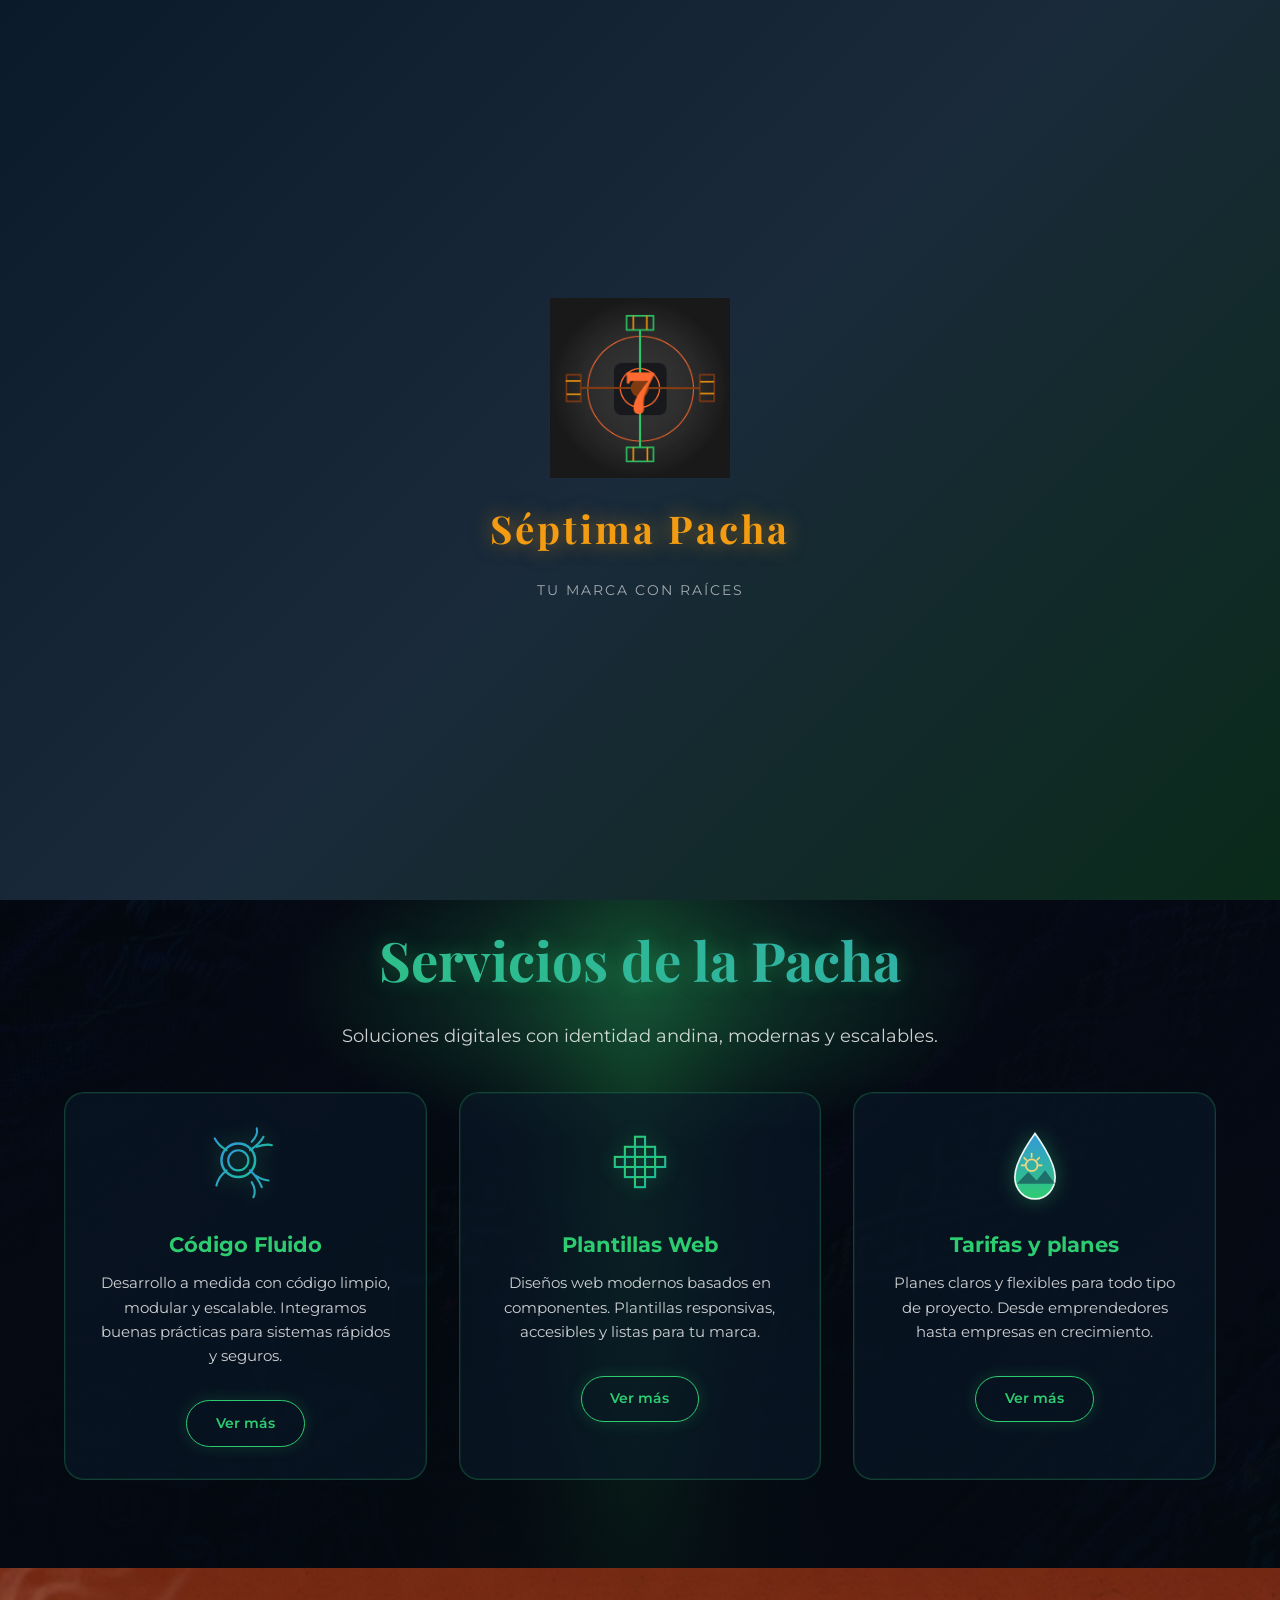
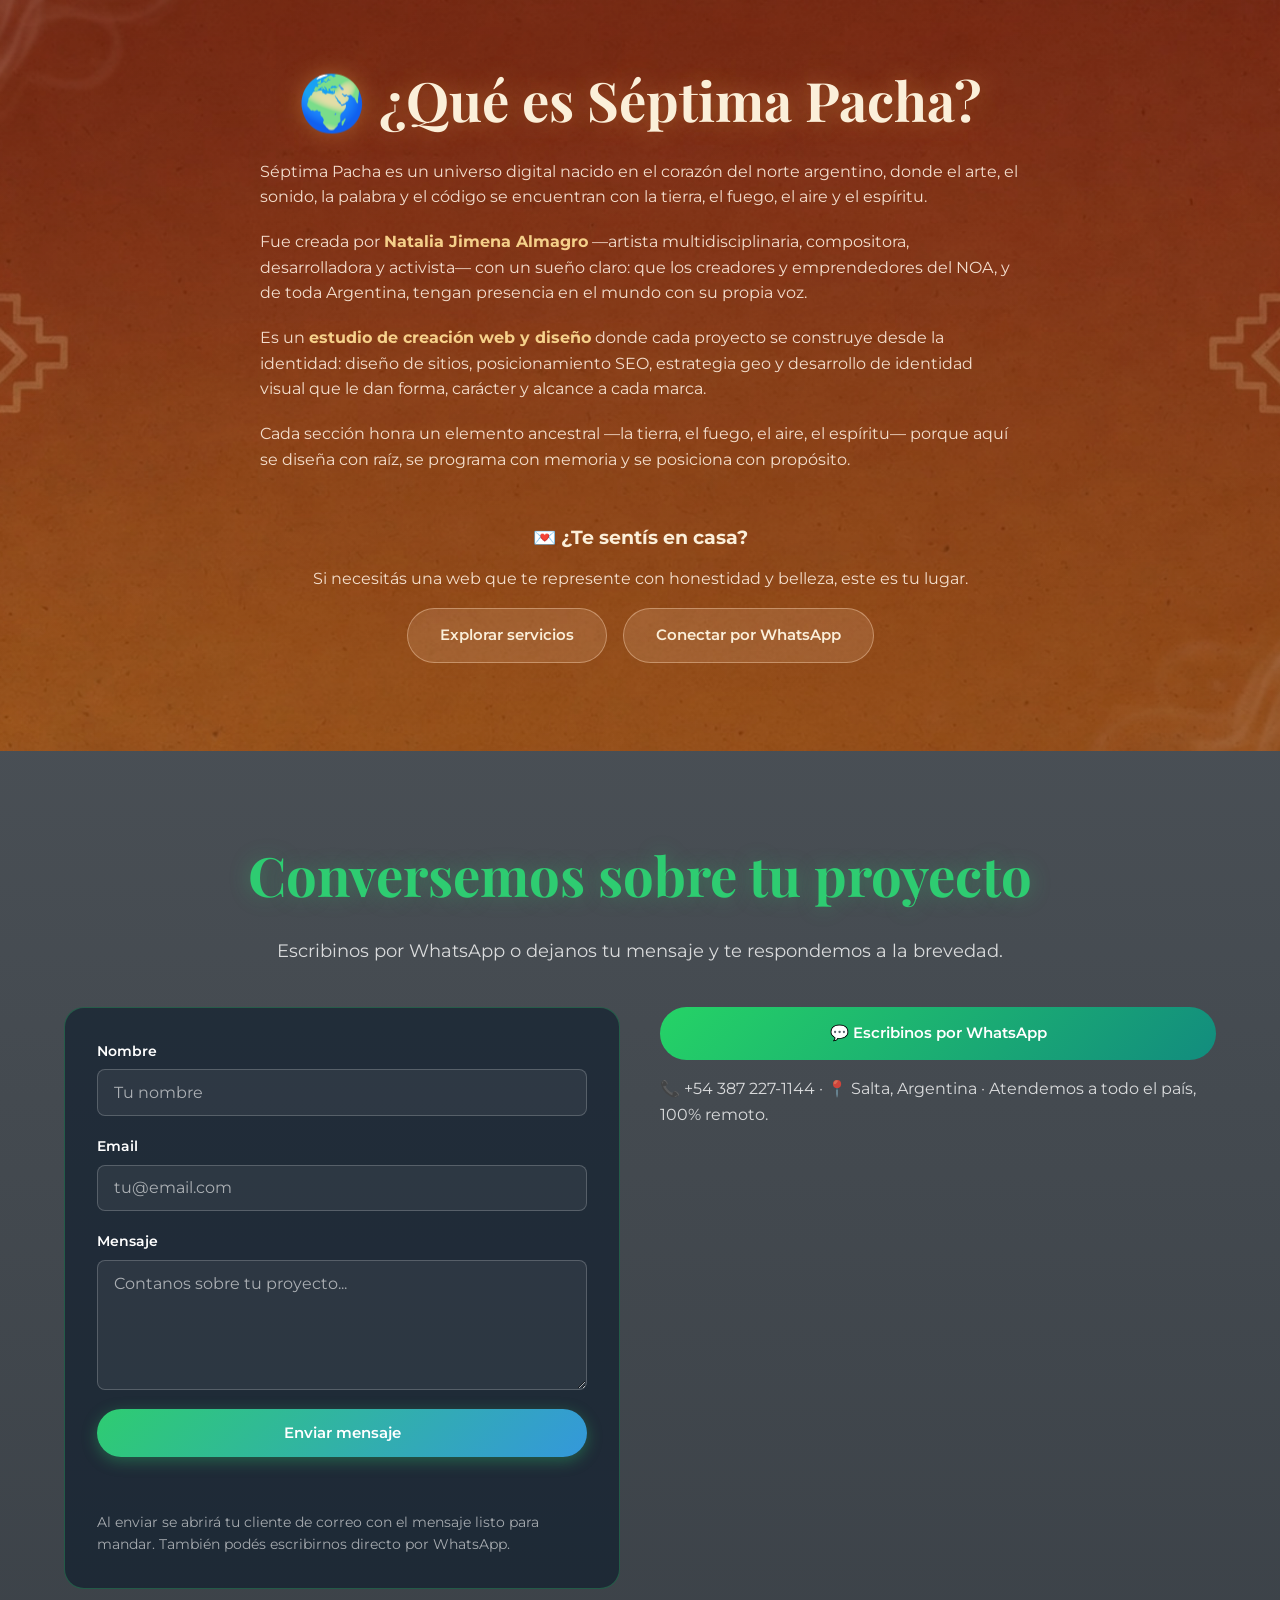
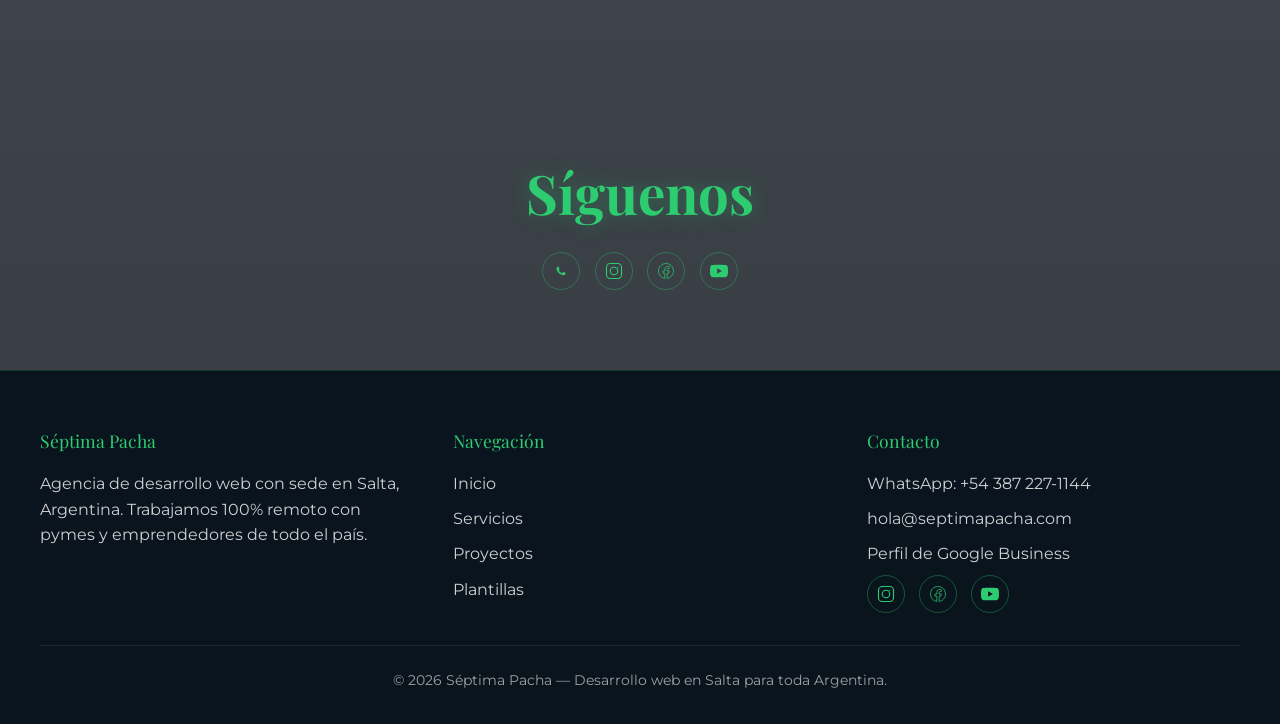
==== commit e8ab90a2: "Usa fondo4.jpg en la sección "¿Qué es Séptima Pacha?" Reemplaza el degradé aproximado por la imagen " ====
--- a/index.html
+++ b/index.html
@@ -21,7 +21,7 @@
 <link rel="icon" type="image/x-icon" href="favicon.ico">
 <link rel="preconnect" href="https://fonts.googleapis.com">
 <link href="https://fonts.googleapis.com/css2?family=Playfair+Display:wght@400;700&family=Montserrat:wght@300;400;600&display=swap" rel="stylesheet">
-<link rel="stylesheet" href="css/style.css?v=6">
+<link rel="stylesheet" href="css/style.css?v=7">
 
 <!-- Datos estructurados: negocio local -->
 <script type="application/ld+json">
@@ -222,8 +222,6 @@
 
   <!-- SOBRE SÉPTIMA PACHA -->
   <section class="section pacha-fire-section" id="sobre-septima" aria-labelledby="sobre-title">
-    <span class="pacha-fire-chakana pacha-fire-chakana-left" aria-hidden="true">◇</span>
-    <span class="pacha-fire-chakana pacha-fire-chakana-right" aria-hidden="true">◇</span>
     <h2 id="sobre-title" class="section-title pacha-fire-title fade-in">🌍 ¿Qué es Séptima Pacha?</h2>
     <div class="pacha-fire-copy fade-in">
       <p>Séptima Pacha es un universo digital nacido en el corazón del norte argentino, donde el arte, el sonido, la palabra y el código se encuentran con la tierra, el fuego, el aire y el espíritu.</p>
--- a/css/style.css
+++ b/css/style.css
@@ -538,30 +538,9 @@
   max-width: none;
   padding: 5.5rem 1.5rem;
   background:
-    radial-gradient(ellipse at 50% 0%, rgba(255, 150, 60, 0.22), transparent 60%),
-    linear-gradient(160deg, #b5501f 0%, #8a3311 45%, #6b230d 100%);
-}
-.pacha-fire-section::before {
-  content: '';
-  position: absolute;
-  inset: 0;
-  background: repeating-linear-gradient(45deg, rgba(0,0,0,0.05) 0px, rgba(0,0,0,0.05) 2px, transparent 2px, transparent 4px);
-  opacity: 0.4;
-  pointer-events: none;
-}
-.pacha-fire-chakana {
-  position: absolute;
-  top: 50%;
-  transform: translateY(-50%);
-  font-size: 14rem;
-  line-height: 1;
-  color: rgba(255, 220, 180, 0.12);
-  pointer-events: none;
-  user-select: none;
-}
-.pacha-fire-chakana-left { left: -3rem; }
-.pacha-fire-chakana-right { right: -3rem; }
-@media (max-width: 900px) { .pacha-fire-chakana { display: none; } }
+    linear-gradient(160deg, rgba(107, 35, 13, 0.35) 0%, rgba(107, 35, 13, 0.15) 45%, rgba(107, 35, 13, 0.35) 100%),
+    url('../img/fondo4.jpg') center/cover no-repeat;
+}
 
 .pacha-fire-title {
   position: relative;
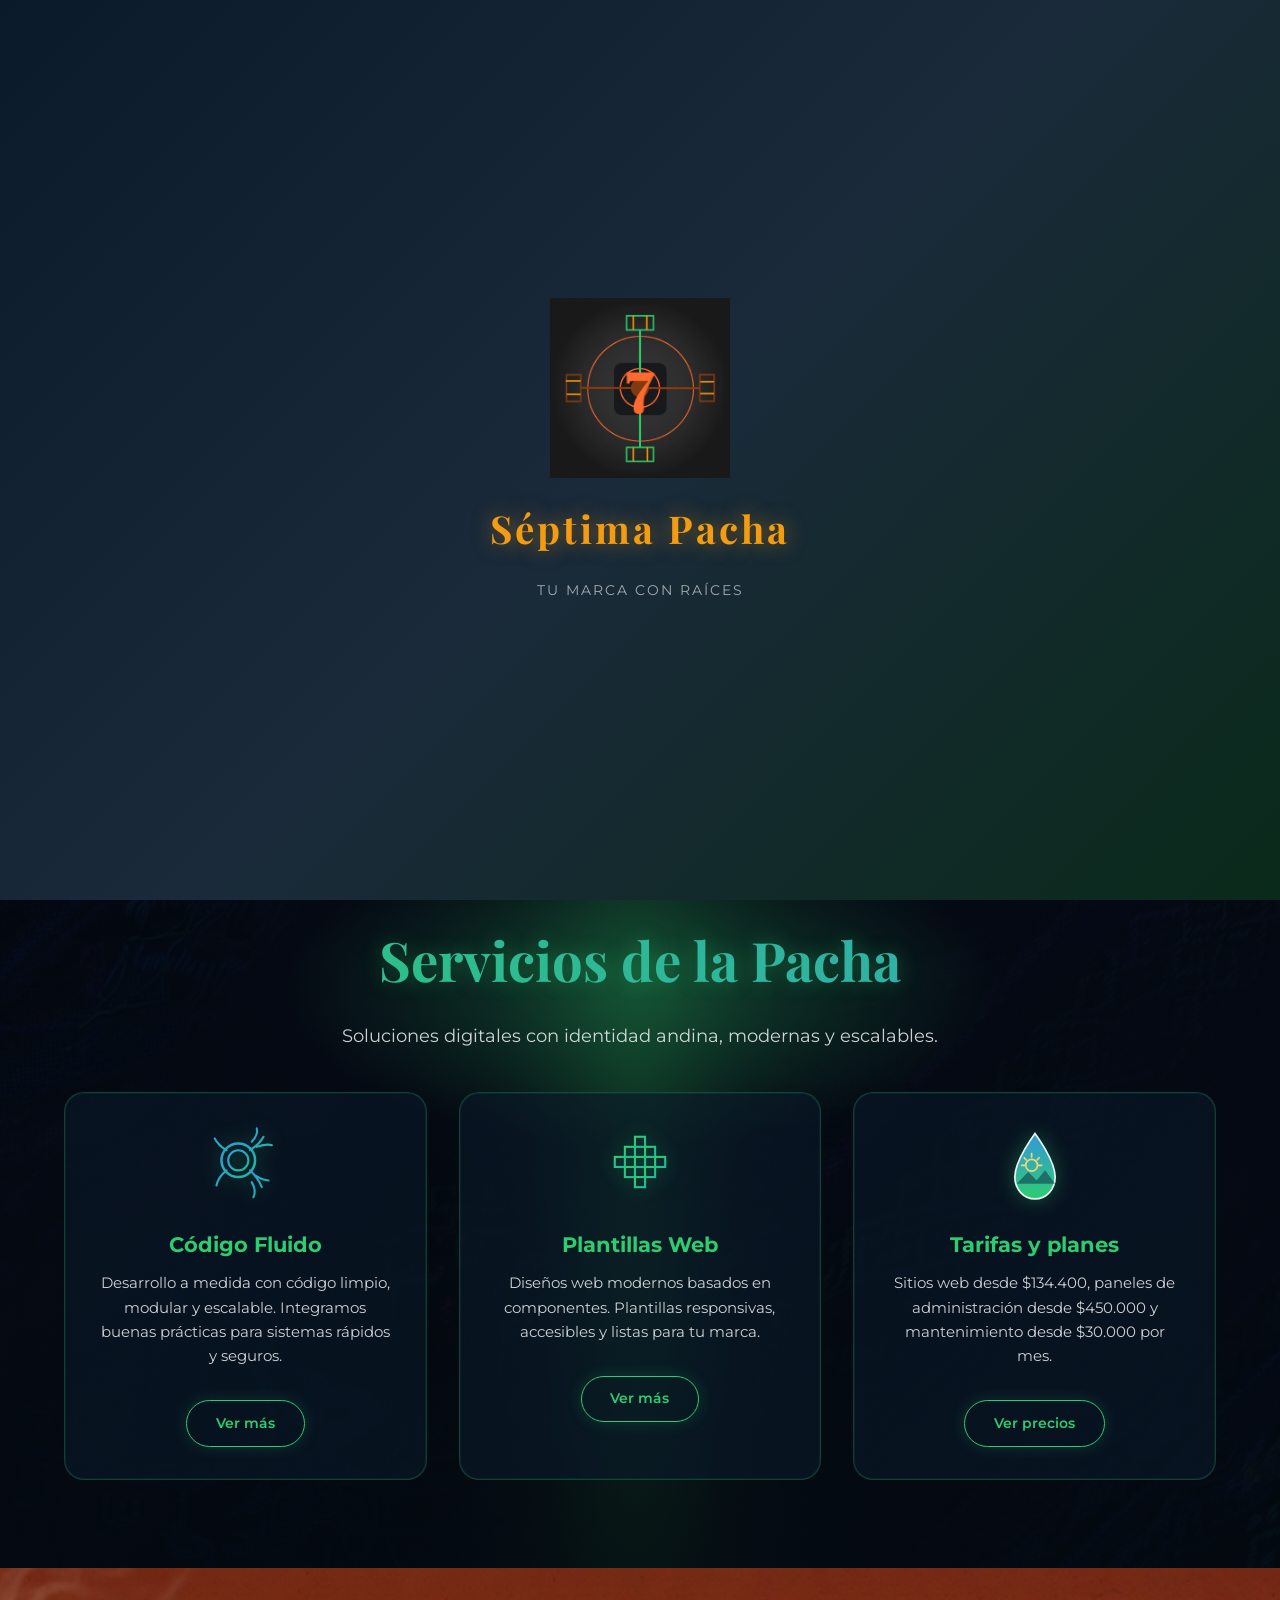
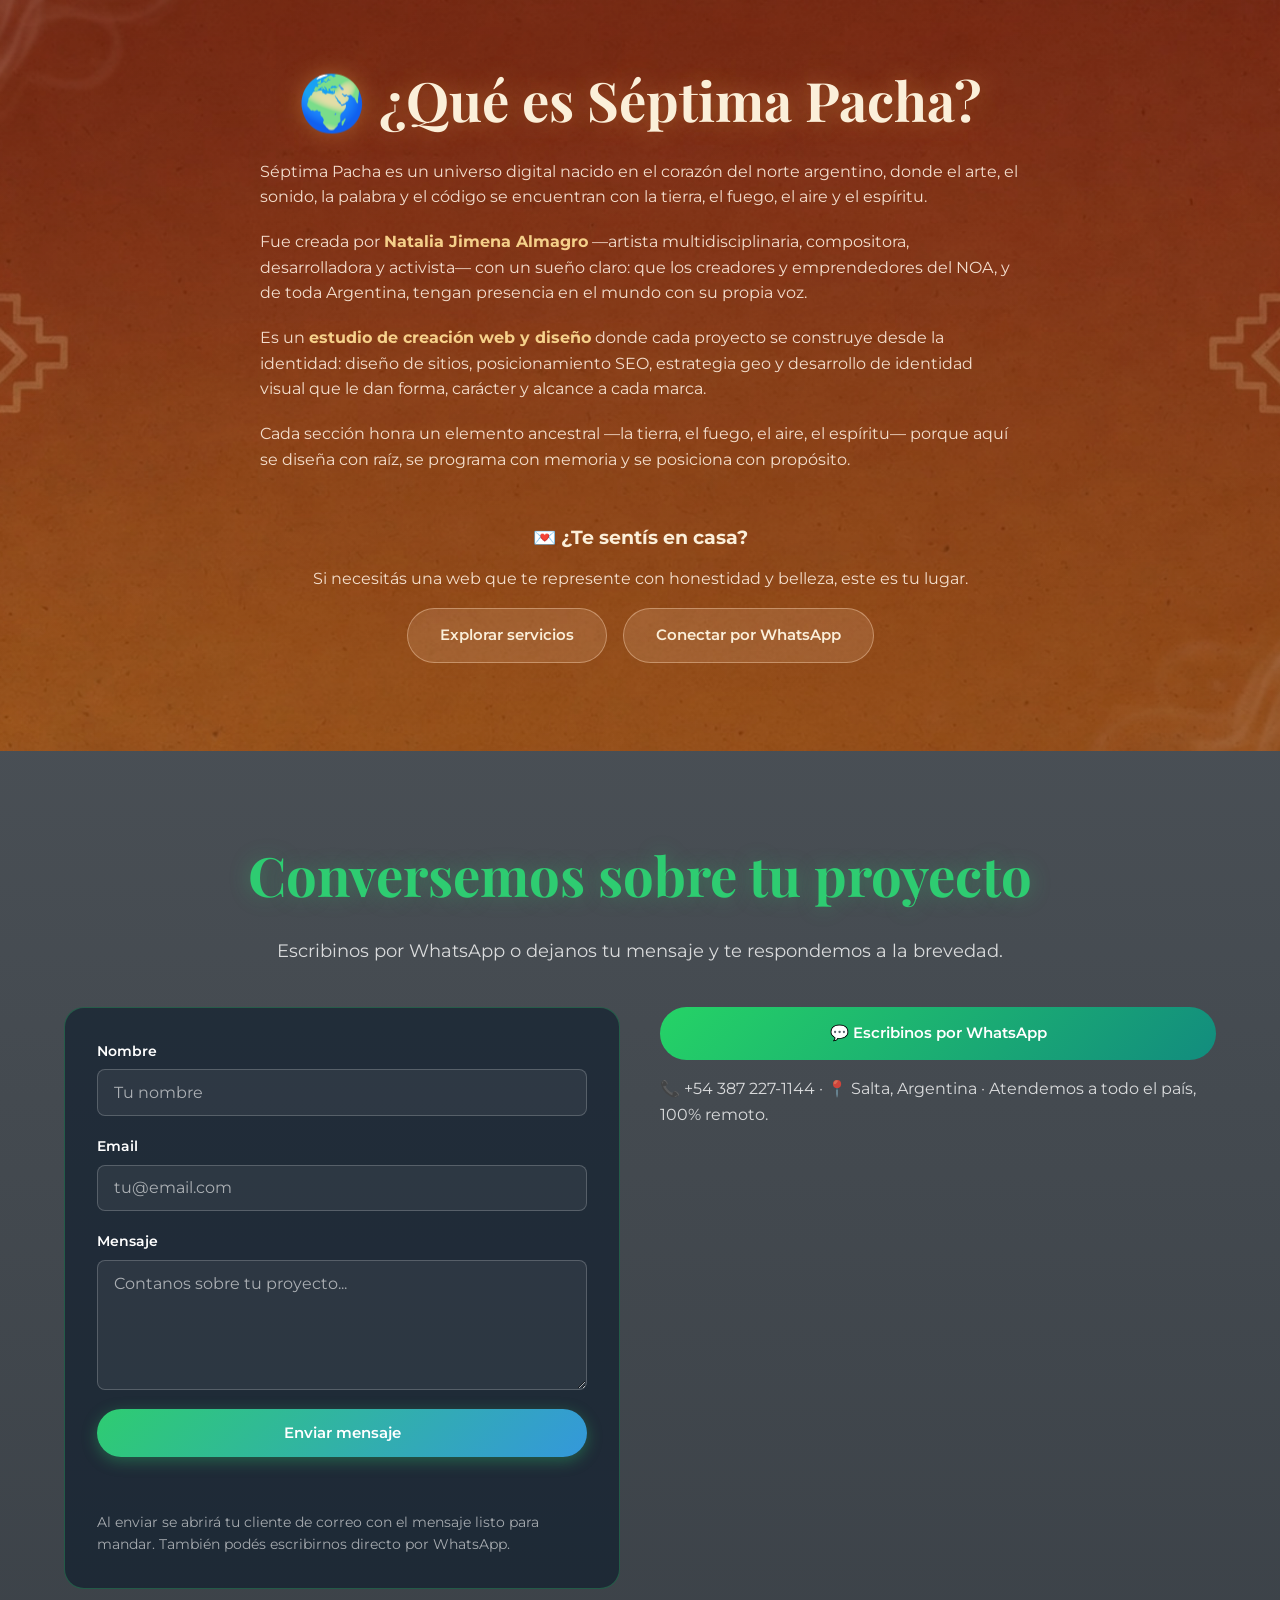
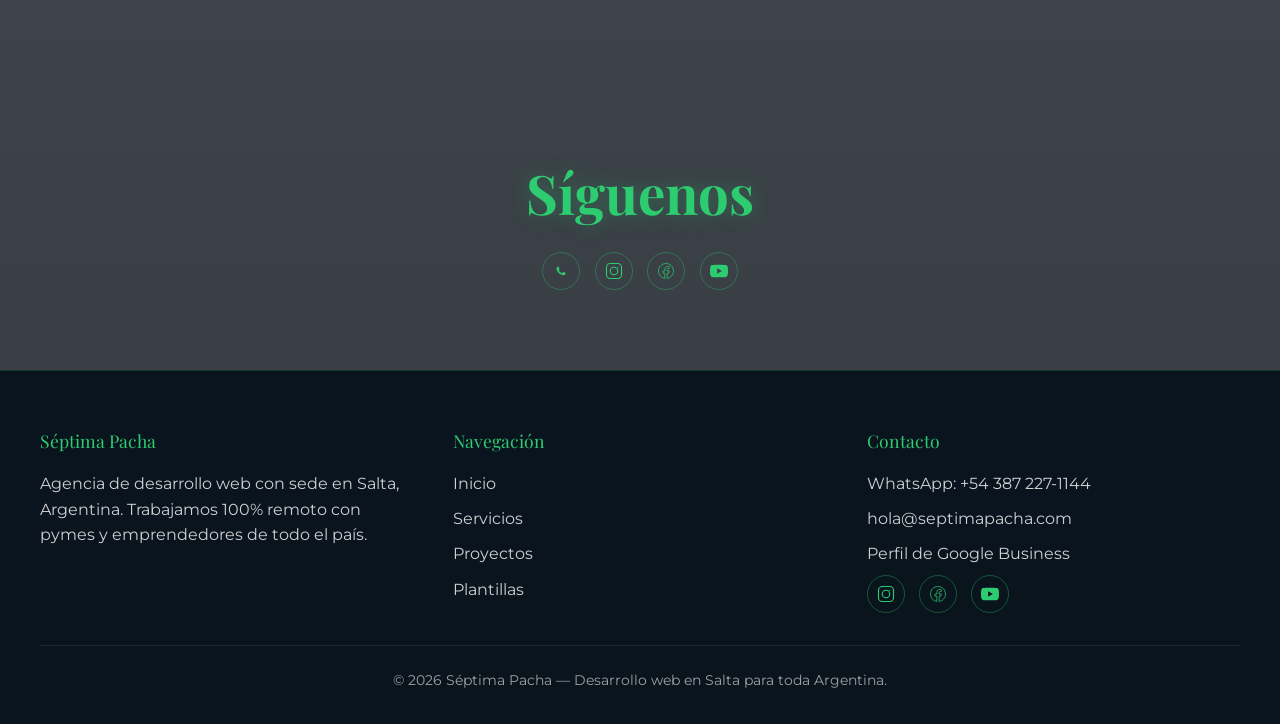
==== commit f1cf8c9f: "Rediseño de precios con planes nuevos, sección SEO/GEO y acceso rápido - servicios.html: precios agr" ====
--- a/index.html
+++ b/index.html
@@ -3,17 +3,19 @@
 <head>
 <meta charset="UTF-8">
 <meta name="viewport" content="width=device-width, initial-scale=1.0">
-
-<title>Desarrollo Web para Pymes en Toda Argentina | Séptima Pacha</title>
-<meta name="description" content="Séptima Pacha crea sitios web profesionales para pymes y emprendedores de toda Argentina, 100% remoto. Con sede en Salta. Landing pages desde $202.000. Presupuesto sin cargo.">
-<meta name="keywords" content="desarrollo web argentina, diseño web salta, páginas web para pymes, agencia web remota argentina, código fluido, séptima pacha">
+<meta name="google-site-verification" content="5oO0kpRa4QR6auOcuz9xzYBsX2LY0RfQEf8x35AKduo" />
+<meta name="google-site-verification" content="gq4UhypLDV58Rf0kKIu2zdkrUNcBGeqWCgtHM1QgTSY" />
+
+<title>Desarrollo Web, Diseño de Marca e Identidad Visual | Séptima Pacha</title>
+<meta name="description" content="Séptima Pacha: agencia de desarrollo web, diseño de imagen y marca personal para pymes, emprendedores y marcas de toda Argentina. Sitios a medida, identidad visual y estrategia SEO/GEO. 100% remoto, con sede en Salta. Landing pages desde $134.400.">
+<meta name="keywords" content="desarrollo web argentina, diseño de imagen y marca personal, diseño de marca, identidad visual, branding, diseño web salta, páginas web para pymes, agencia web remota argentina, código fluido, séptima pacha">
 <meta name="author" content="Séptima Pacha">
 <meta name="robots" content="index, follow">
 <link rel="canonical" href="https://septimapacha.com/index.html">
 
 <meta property="og:type" content="website">
-<meta property="og:title" content="Desarrollo Web para Pymes en Toda Argentina | Séptima Pacha">
-<meta property="og:description" content="Sitios web profesionales para pymes y emprendedores de toda Argentina. Trabajamos 100% remoto. Landing pages desde $202.000.">
+<meta property="og:title" content="Desarrollo Web, Diseño de Marca e Identidad Visual | Séptima Pacha">
+<meta property="og:description" content="Desarrollo web, diseño de imagen y marca personal para pymes y emprendedores de toda Argentina. Trabajamos 100% remoto. Landing pages desde $134.400.">
 <meta property="og:url" content="https://septimapacha.com/index.html">
 <meta property="og:site_name" content="Séptima Pacha">
 <meta property="og:locale" content="es_AR">
@@ -21,18 +23,18 @@
 <link rel="icon" type="image/x-icon" href="favicon.ico">
 <link rel="preconnect" href="https://fonts.googleapis.com">
 <link href="https://fonts.googleapis.com/css2?family=Playfair+Display:wght@400;700&family=Montserrat:wght@300;400;600&display=swap" rel="stylesheet">
-<link rel="stylesheet" href="css/style.css?v=7">
+<link rel="stylesheet" href="css/style.css?v=8">
 
 <!-- Datos estructurados: negocio local -->
 <script type="application/ld+json">
 {
   "@context": "https://schema.org",
-  "@type": "LocalBusiness",
+  "@type": "ProfessionalService",
   "name": "Séptima Pacha",
   "url": "https://septimapacha.com",
   "telephone": "+543872271144",
   "priceRange": "$$",
-  "description": "Agencia de desarrollo web con sede en Salta, Argentina, que crea sitios web profesionales para pymes y emprendedores de todo el país, trabajando de forma 100% remota.",
+  "description": "Agencia de desarrollo web, diseño de imagen y marca personal con sede en Salta, Argentina, que crea sitios web profesionales, identidad visual y estrategia de posicionamiento para pymes y emprendedores de todo el país, trabajando de forma 100% remota.",
   "address": {
     "@type": "PostalAddress",
     "addressLocality": "Salta",
@@ -45,6 +47,40 @@
     "https://www.instagram.com/septimapacha/",
     "https://www.facebook.com/profile.php?id=61579308766458",
     "https://www.youtube.com/@septima.pacha"
+  ],
+  "makesOffer": [
+    {
+      "@type": "Offer",
+      "itemOffered": {
+        "@type": "Service",
+        "name": "Desarrollo web a medida",
+        "description": "Landing pages, sitios institucionales y tiendas online responsivas, con código limpio y escalable."
+      }
+    },
+    {
+      "@type": "Offer",
+      "itemOffered": {
+        "@type": "Service",
+        "name": "Diseño de imagen y marca personal",
+        "description": "Identidad visual, logotipos, paleta de colores y diseño de marca personal para emprendedores y profesionales."
+      }
+    },
+    {
+      "@type": "Offer",
+      "itemOffered": {
+        "@type": "Service",
+        "name": "Plantillas web personalizables",
+        "description": "Diseños web modernos y responsivos, listos para lanzar y personalizables según cada marca."
+      }
+    },
+    {
+      "@type": "Offer",
+      "itemOffered": {
+        "@type": "Service",
+        "name": "Posicionamiento SEO y estrategia GEO",
+        "description": "Optimización para buscadores y motores de respuesta con IA, pensada para pymes y marcas personales."
+      }
+    }
   ]
 }
 </script>
@@ -80,6 +116,7 @@
   <ul>
     <li><a href="index.html">Inicio</a></li>
     <li><a href="servicios.html">Servicios</a></li>
+    <li><a href="servicios.html#precios">Precios</a></li>
     <li><a href="codigo-fluido.html">Proyectos</a></li>
     <li><a href="plantillas.html">Plantillas</a></li>
   </ul>
@@ -136,8 +173,8 @@
         </div>
       </div>
 
-      <a class="hero-price-cta" href="servicios.html">
-        Landing pages desde <strong>$202.000</strong><br>— ver planes y precios →
+      <a class="hero-price-cta" href="servicios.html#precios">
+        Landing pages desde <strong>$134.400</strong><br>— ver planes y precios →
       </a>
     </div>
   </section>
@@ -213,8 +250,8 @@
             </defs>
           </svg>
           <h3 class="card-title">Tarifas y planes</h3>
-          <p class="card-text">Planes claros y flexibles para todo tipo de proyecto. Desde emprendedores hasta empresas en crecimiento.</p>
-          <p class="mt-2"><a class="btn btn-outline btn-pill" href="servicios.html">Ver más</a></p>
+          <p class="card-text">Sitios web desde $134.400, paneles de administración desde $450.000 y mantenimiento desde $30.000 por mes.</p>
+          <p class="mt-2"><a class="btn btn-outline btn-pill" href="servicios.html#precios">Ver precios</a></p>
         </article>
       </div>
     </div>
--- a/css/style.css
+++ b/css/style.css
@@ -651,11 +651,132 @@
 .pricing-card:hover { transform: translateY(-5px); box-shadow: 0 10px 40px rgba(46, 204, 113, 0.25); }
 .pricing-name { font-size: 1.5rem; font-weight: 700; color: var(--fluido-primary); margin-bottom: 0.5rem; }
 .pricing-desc { color: var(--text-muted); margin-bottom: 1rem; }
-.pricing-price { font-family: var(--font-heading); font-size: 2.1rem; font-weight: 700; color: var(--fluido-price); margin: 1rem 0; }
+.pricing-price { font-family: var(--font-heading); font-variant-numeric: lining-nums; font-size: 2.1rem; font-weight: 700; color: var(--fluido-price); margin: 1rem 0; }
 .pricing-price small { display: block; font-family: var(--font-body); font-size: 0.85rem; color: var(--text-faint); font-weight: 400; }
 .pricing-features { list-style: none; margin: 1.2rem 0; }
 .pricing-features li { padding: 0.5rem 0; display: flex; gap: 0.6rem; align-items: flex-start; color: var(--text-muted); }
 .pricing-features li::before { content: '✓'; color: var(--fluido-primary); font-weight: bold; flex-shrink: 0; }
+
+/* Acceso rápido a las categorías de precios (servicios.html) */
+.hero-compact { min-height: auto; padding-top: 7rem; padding-bottom: 3rem; }
+.price-jump {
+  display: grid;
+  grid-template-columns: repeat(4, minmax(0, 1fr));
+  gap: 1rem;
+  width: 100%;
+  max-width: var(--max-width);
+  margin: 2rem auto 1.5rem;
+}
+.price-jump-item {
+  display: flex;
+  flex-direction: column;
+  gap: 0.25rem;
+  padding: 1.1rem 1rem;
+  border: 1px solid rgba(243, 156, 18, 0.45);
+  border-radius: var(--radius-md);
+  background: rgba(10, 26, 42, 0.75);
+  text-align: center;
+  text-decoration: none;
+  transition: var(--transition);
+}
+.price-jump-item:hover, .price-jump-item:focus-visible { border-color: var(--fluido-price); transform: translateY(-3px); }
+.price-jump-label { font-weight: 600; font-size: 0.95rem; color: var(--text-light); }
+.price-jump-value { font-family: var(--font-body); font-variant-numeric: lining-nums; font-size: 1.3rem; font-weight: 700; color: var(--fluido-price); }
+.price-jump-period { font-size: 0.8rem; color: var(--text-faint); }
+@media (max-width: 900px) { .price-jump { grid-template-columns: repeat(2, minmax(0, 1fr)); } }
+@media (max-width: 480px) {
+  .price-jump { gap: 0.6rem; margin-top: 1.5rem; }
+  .price-jump-item { padding: 0.8rem 0.5rem; }
+  .price-jump-label { font-size: 0.82rem; }
+  .price-jump-value { font-size: 1.05rem; }
+  .price-jump-period { font-size: 0.72rem; }
+}
+
+.price-section { scroll-margin-top: 80px; }
+#que-es-seo-geo, #faq, #a-medida { scroll-margin-top: 80px; }
+.price-section-eyebrow {
+  text-align: center;
+  text-transform: uppercase;
+  letter-spacing: 2px;
+  font-size: 0.8rem;
+  font-weight: 600;
+  color: var(--fluido-price);
+  margin-bottom: 0.4rem;
+}
+
+/* Planes en columnas, con el recomendado destacado */
+.plan-grid {
+  display: grid;
+  grid-template-columns: repeat(3, minmax(0, 1fr));
+  gap: 1.5rem;
+  align-items: stretch;
+}
+.plan-grid-4 { grid-template-columns: repeat(4, minmax(0, 1fr)); }
+.plan-grid-2 { grid-template-columns: repeat(2, minmax(0, 1fr)); max-width: 820px; margin: 0 auto; }
+@media (max-width: 1100px) { .plan-grid-4 { grid-template-columns: repeat(2, minmax(0, 1fr)); } }
+@media (max-width: 900px) { .plan-grid, .plan-grid-2 { grid-template-columns: 1fr; } }
+@media (max-width: 600px) { .plan-grid-4 { grid-template-columns: 1fr; } }
+
+.plan-card { position: relative; display: flex; flex-direction: column; padding: 1.75rem 1.5rem; }
+.plan-card .pricing-name { font-size: 1.3rem; }
+.plan-card .pricing-price { font-size: 1.9rem; margin: 0.6rem 0; }
+.plan-card .price-ars[data-ars*="-"] { font-size: 1.5rem; }
+.plan-card .pricing-features { margin: 0.8rem 0; }
+.plan-card .pricing-features li { padding: 0.3rem 0; font-size: 0.92rem; }
+.plan-card.is-featured {
+  border: 2px solid var(--fluido-price);
+  box-shadow: 0 10px 40px rgba(243, 156, 18, 0.18);
+}
+.plan-badge {
+  position: absolute;
+  top: -0.8rem;
+  left: 50%;
+  transform: translateX(-50%);
+  white-space: nowrap;
+  background: var(--fluido-price);
+  color: #1a1100;
+  font-size: 0.75rem;
+  font-weight: 700;
+  text-transform: uppercase;
+  letter-spacing: 1px;
+  padding: 0.3rem 0.9rem;
+  border-radius: var(--radius-pill);
+}
+.plan-excludes { border-top: 1px dashed rgba(255, 255, 255, 0.15); padding-top: 0.6rem; }
+.plan-excludes li { color: var(--text-faint); }
+.plan-excludes li::before { content: '✕'; color: rgba(255, 255, 255, 0.4); }
+.plan-actions { margin-top: auto; padding-top: 0.8rem; }
+.plan-actions .btn { width: 100%; text-align: center; }
+.plan-note { text-align: center; margin-top: 2rem; color: var(--text-muted); }
+.plan-note a { color: var(--fluido-secondary); text-decoration: underline; }
+.plan-note-price { display: inline; font-size: 1.2rem; margin: 0; }
+.seo-included {
+  max-width: 820px;
+  margin: 0 auto 2.5rem;
+  padding: 1rem 1.25rem;
+  text-align: center;
+  border-radius: var(--radius-md);
+  border: 1px solid rgba(46, 204, 113, 0.45);
+  background: rgba(46, 204, 113, 0.08);
+}
+
+/* Sección educativa ¿Qué es SEO y GEO? */
+.edu-copy { max-width: 760px; margin: 0 auto 2.5rem; }
+.edu-copy p { margin-bottom: 1rem; color: var(--text-muted); }
+.edu-copy strong { color: var(--text-light); }
+.edu-subtitle { font-family: var(--font-heading); font-size: 1.35rem; color: var(--fluido-accent); margin: 1.5rem 0 1rem; }
+
+/* Catálogo secundario plegado */
+.more-services {
+  max-width: var(--max-width);
+  margin: 0 auto 1rem;
+  border: 1px solid rgba(46, 204, 113, 0.25);
+  border-radius: var(--radius-md);
+  background: rgba(10, 26, 42, 0.4);
+}
+.more-services > summary { cursor: pointer; padding: 1.1rem 1.5rem; font-weight: 600; color: var(--fluido-primary); }
+.more-services[open] > summary { border-bottom: 1px solid rgba(46, 204, 113, 0.2); }
+.more-services > .card-grid { padding: 1.5rem; }
 
 .audience-tags { display: flex; gap: 0.4rem; flex-wrap: wrap; margin-bottom: 0.8rem; }
 .audience-tag {
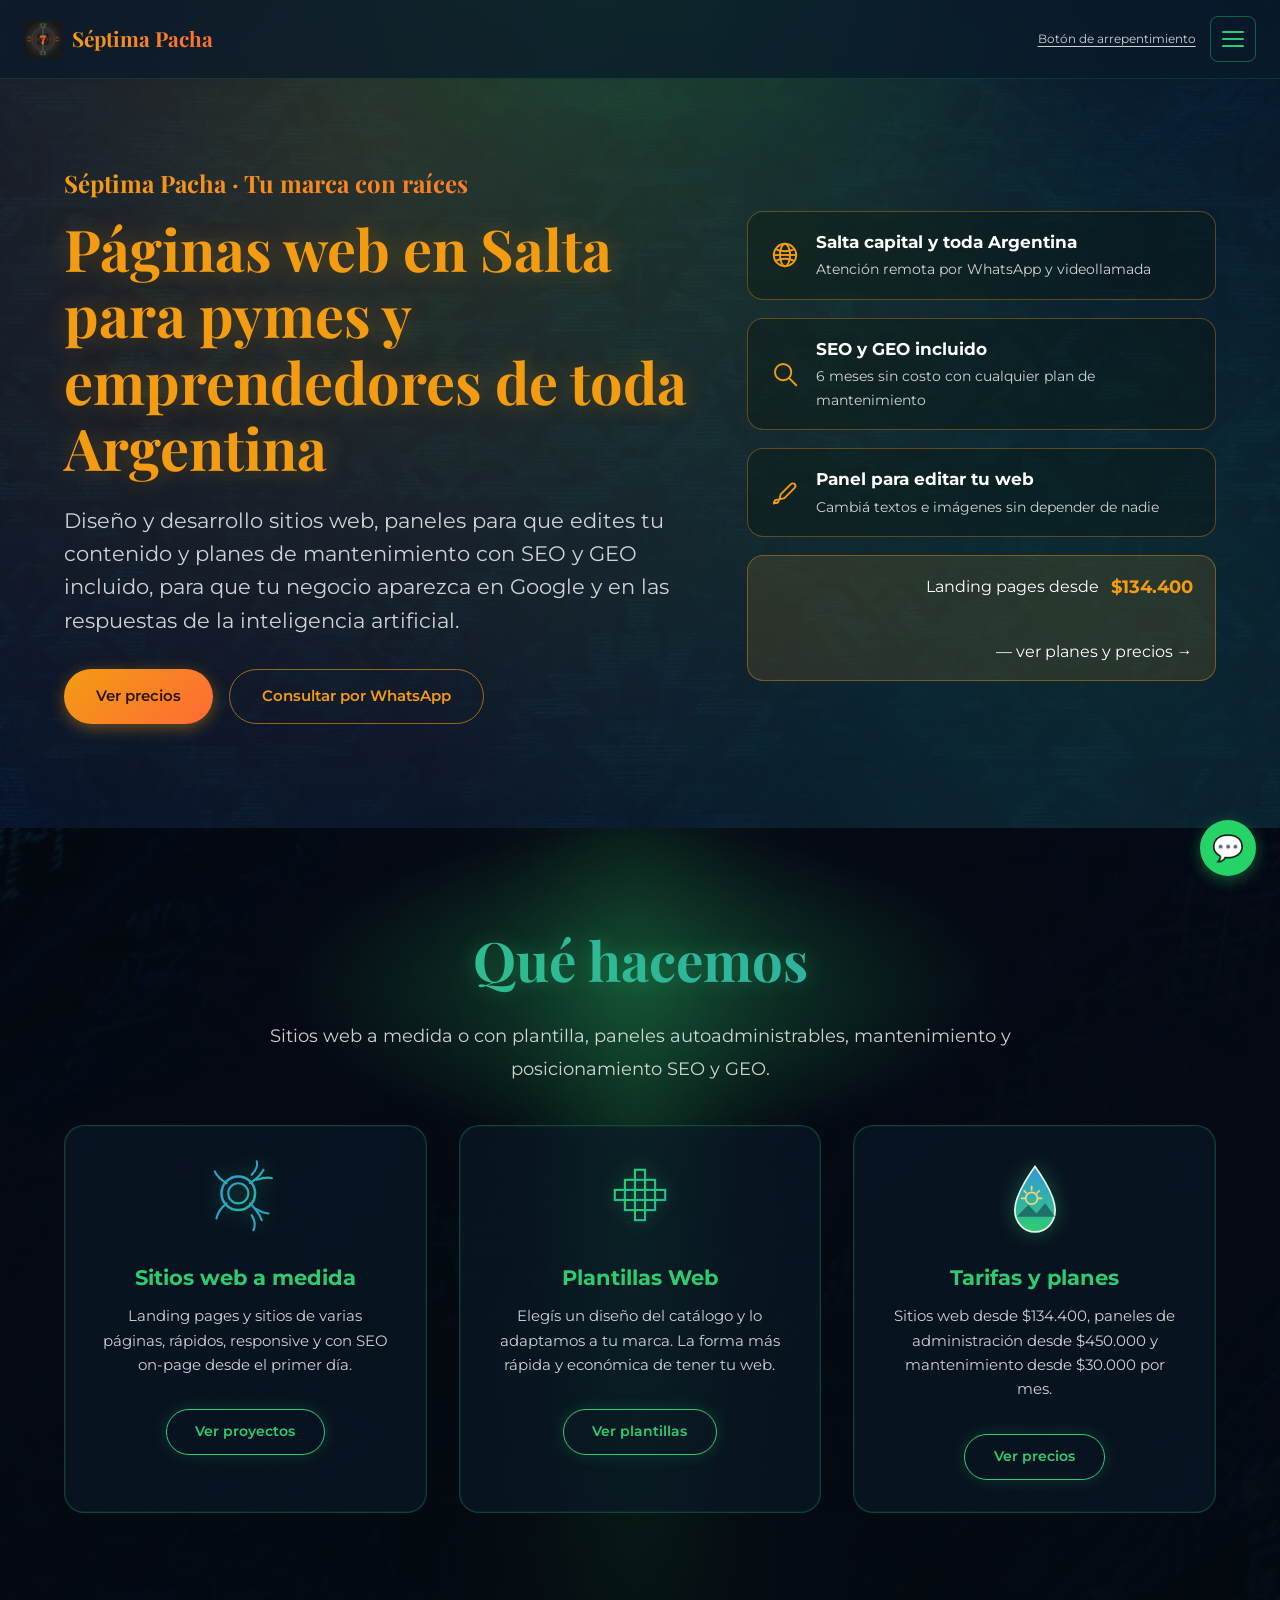
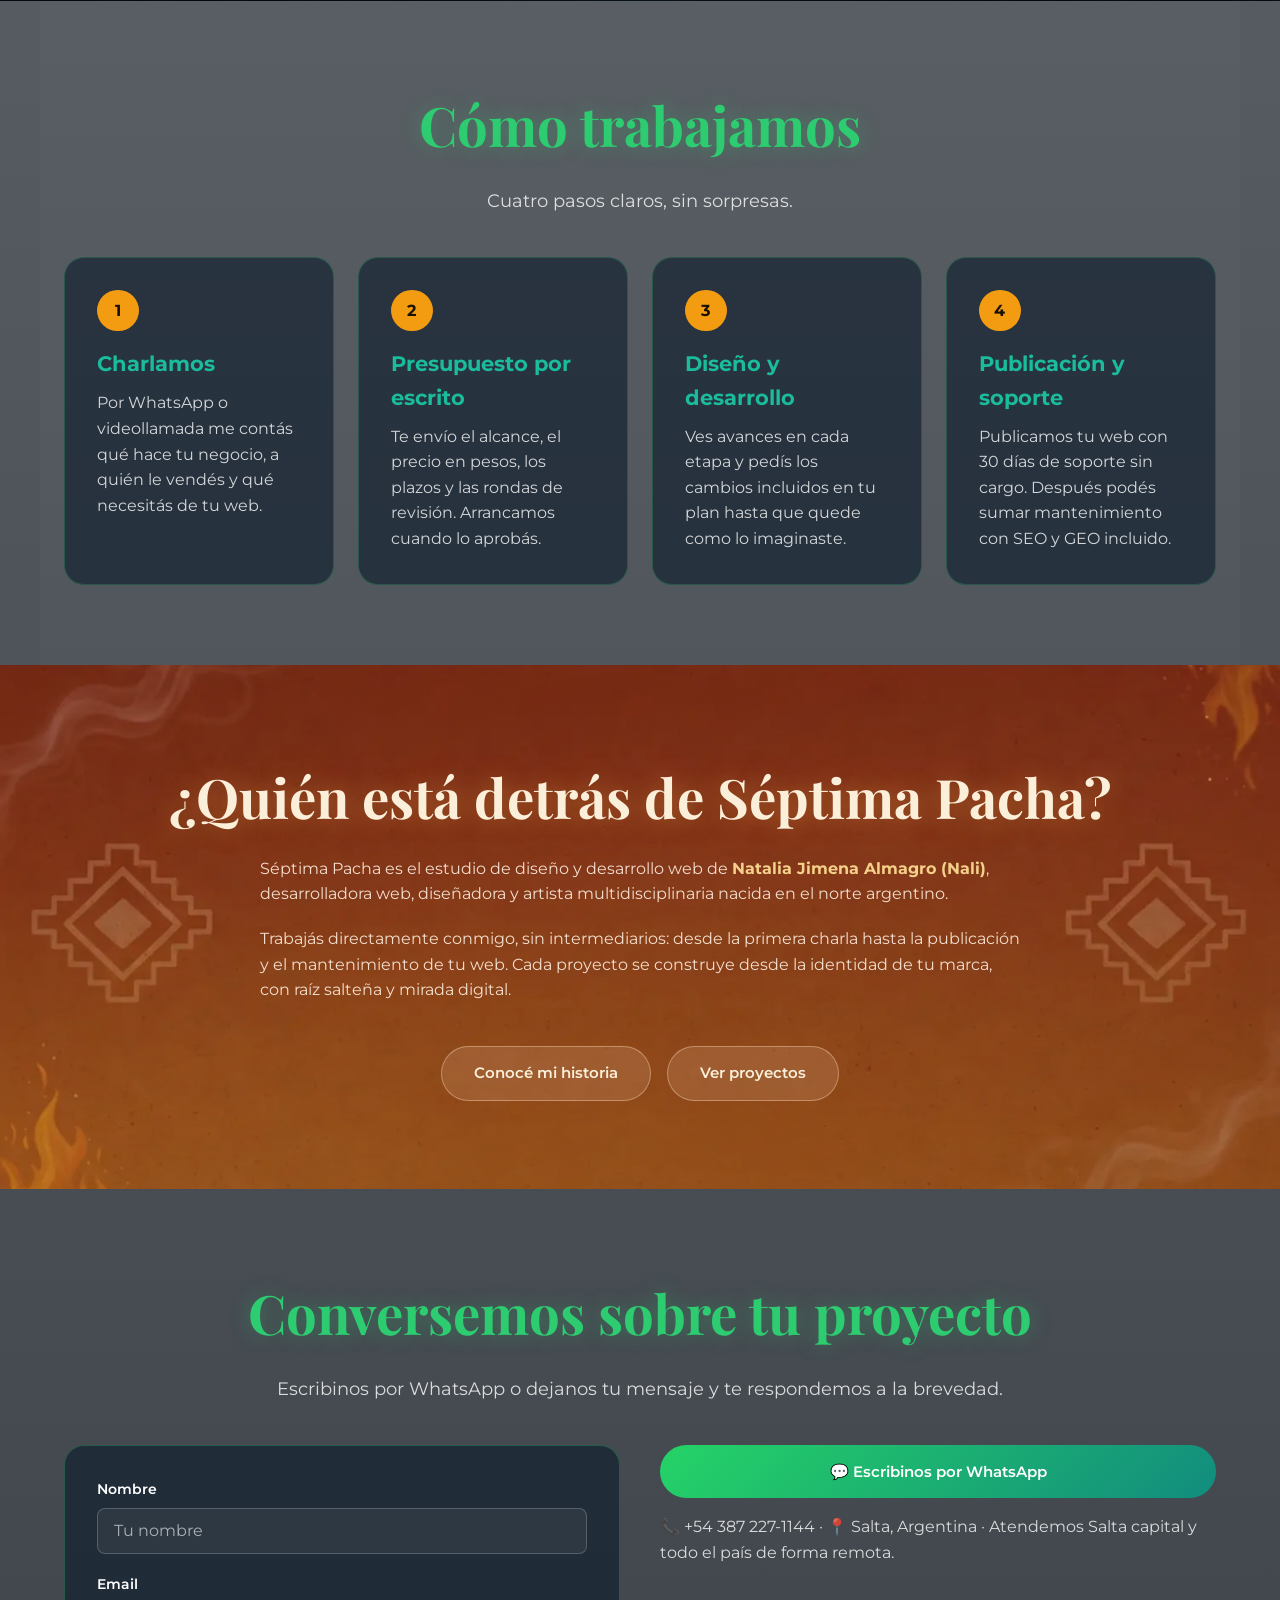
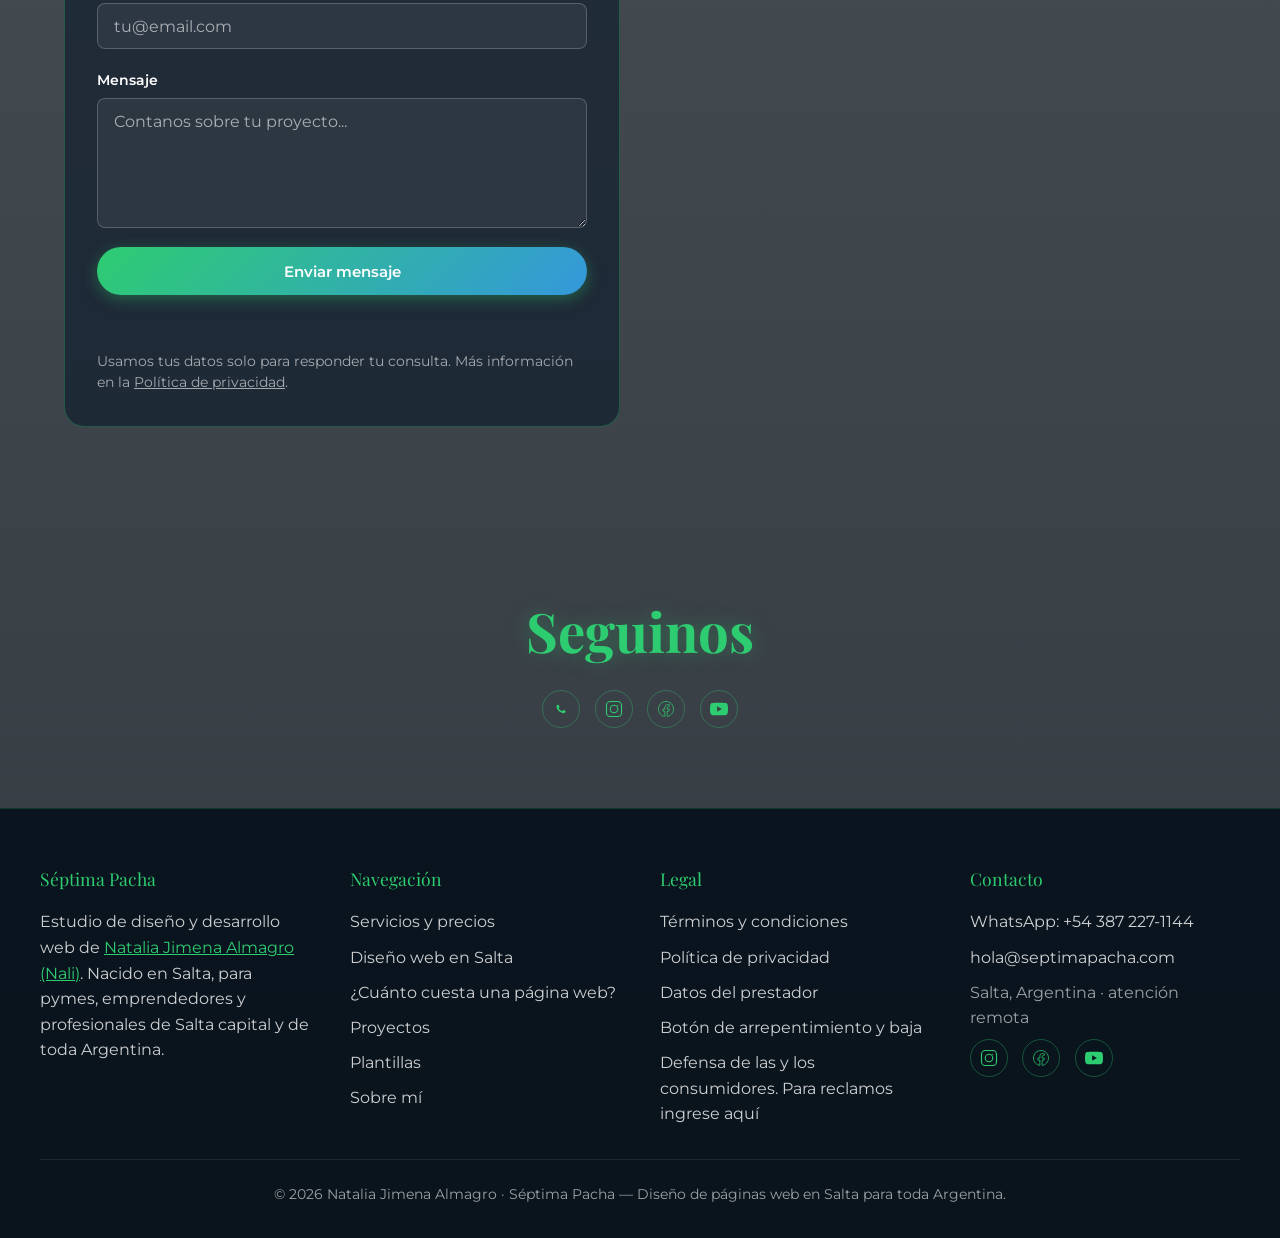
==== commit d1537553: "Home más clara, página Sobre mí, legales, página de Salta, guía de precios y mejoras de velocidad - " ====
--- a/index.html
+++ b/index.html
@@ -6,80 +6,153 @@
 <meta name="google-site-verification" content="5oO0kpRa4QR6auOcuz9xzYBsX2LY0RfQEf8x35AKduo" />
 <meta name="google-site-verification" content="gq4UhypLDV58Rf0kKIu2zdkrUNcBGeqWCgtHM1QgTSY" />
 
-<title>Desarrollo Web, Diseño de Marca e Identidad Visual | Séptima Pacha</title>
-<meta name="description" content="Séptima Pacha: agencia de desarrollo web, diseño de imagen y marca personal para pymes, emprendedores y marcas de toda Argentina. Sitios a medida, identidad visual y estrategia SEO/GEO. 100% remoto, con sede en Salta. Landing pages desde $134.400.">
-<meta name="keywords" content="desarrollo web argentina, diseño de imagen y marca personal, diseño de marca, identidad visual, branding, diseño web salta, páginas web para pymes, agencia web remota argentina, código fluido, séptima pacha">
-<meta name="author" content="Séptima Pacha">
+<title>Diseño de Páginas Web en Salta para Pymes de Toda Argentina | Séptima Pacha</title>
+<meta name="description" content="Páginas web, paneles autoadministrables y mantenimiento con SEO y GEO incluido para pymes, emprendedores y profesionales de Salta capital y toda Argentina. Landing pages desde $134.400.">
+<meta name="author" content="Natalia Jimena Almagro">
 <meta name="robots" content="index, follow">
-<link rel="canonical" href="https://septimapacha.com/index.html">
+<link rel="canonical" href="https://septimapacha.com/">
 
 <meta property="og:type" content="website">
-<meta property="og:title" content="Desarrollo Web, Diseño de Marca e Identidad Visual | Séptima Pacha">
-<meta property="og:description" content="Desarrollo web, diseño de imagen y marca personal para pymes y emprendedores de toda Argentina. Trabajamos 100% remoto. Landing pages desde $134.400.">
-<meta property="og:url" content="https://septimapacha.com/index.html">
+<meta property="og:title" content="Diseño de Páginas Web en Salta para Pymes de Toda Argentina | Séptima Pacha">
+<meta property="og:description" content="Páginas web, paneles autoadministrables y mantenimiento con SEO y GEO incluido para pymes, emprendedores y profesionales de Salta capital y toda Argentina. Landing pages desde $134.400.">
+<meta property="og:url" content="https://septimapacha.com/">
 <meta property="og:site_name" content="Séptima Pacha">
 <meta property="og:locale" content="es_AR">
-
-<link rel="icon" type="image/x-icon" href="favicon.ico">
-<link rel="preconnect" href="https://fonts.googleapis.com">
-<link href="https://fonts.googleapis.com/css2?family=Playfair+Display:wght@400;700&family=Montserrat:wght@300;400;600&display=swap" rel="stylesheet">
-<link rel="stylesheet" href="css/style.css?v=8">
-
-<!-- Datos estructurados: negocio local -->
+<meta property="og:image" content="https://septimapacha.com/img/og-septima-pacha.jpg">
+<meta property="og:image:width" content="1200">
+<meta property="og:image:height" content="630">
+<meta property="og:image:alt" content="Séptima Pacha — Diseño de páginas web en Salta para toda Argentina">
+<meta name="twitter:card" content="summary_large_image">
+
+<link rel="icon" href="favicon.ico" sizes="any">
+<link rel="apple-touch-icon" href="apple-touch-icon.png">
+<link rel="preload" href="fonts/montserrat-latin.woff2" as="font" type="font/woff2" crossorigin>
+<link rel="preload" href="fonts/playfair-display-latin.woff2" as="font" type="font/woff2" crossorigin>
+<link rel="stylesheet" href="css/style.css?v=9">
+
+<!-- Datos estructurados: negocio, sitio y persona -->
 <script type="application/ld+json">
 {
   "@context": "https://schema.org",
-  "@type": "ProfessionalService",
-  "name": "Séptima Pacha",
-  "url": "https://septimapacha.com",
-  "telephone": "+543872271144",
-  "priceRange": "$$",
-  "description": "Agencia de desarrollo web, diseño de imagen y marca personal con sede en Salta, Argentina, que crea sitios web profesionales, identidad visual y estrategia de posicionamiento para pymes y emprendedores de todo el país, trabajando de forma 100% remota.",
-  "address": {
-    "@type": "PostalAddress",
-    "addressLocality": "Salta",
-    "addressRegion": "Salta",
-    "addressCountry": "AR"
-  },
-  "geo": { "@type": "GeoCoordinates", "latitude": -24.7859, "longitude": -65.4117 },
-  "areaServed": { "@type": "Country", "name": "Argentina" },
-  "sameAs": [
-    "https://www.instagram.com/septimapacha/",
-    "https://www.facebook.com/profile.php?id=61579308766458",
-    "https://www.youtube.com/@septima.pacha"
-  ],
-  "makesOffer": [
+  "@graph": [
     {
-      "@type": "Offer",
-      "itemOffered": {
-        "@type": "Service",
-        "name": "Desarrollo web a medida",
-        "description": "Landing pages, sitios institucionales y tiendas online responsivas, con código limpio y escalable."
+      "@type": "ProfessionalService",
+      "@id": "https://septimapacha.com/#negocio",
+      "name": "Séptima Pacha",
+      "url": "https://septimapacha.com/",
+      "logo": "https://septimapacha.com/img/logo-septima-pacha-512.png",
+      "image": "https://septimapacha.com/img/og-septima-pacha.jpg",
+      "telephone": "+543872271144",
+      "email": "hola@septimapacha.com",
+      "priceRange": "$134.400 - $750.000",
+      "description": "Estudio de diseño y desarrollo web de Natalia Jimena Almagro, nacido en Salta, Argentina. Crea páginas web, paneles de administración y planes de mantenimiento con SEO y GEO para pymes, emprendedores y profesionales de Salta capital y de toda Argentina, con atención remota.",
+      "founder": {
+        "@id": "https://septimapacha.com/sobre-mi.html#natalia"
+      },
+      "address": {
+        "@type": "PostalAddress",
+        "addressLocality": "Salta",
+        "addressRegion": "Salta",
+        "addressCountry": "AR"
+      },
+      "areaServed": [
+        {
+          "@type": "City",
+          "name": "Salta"
+        },
+        {
+          "@type": "Country",
+          "name": "Argentina"
+        }
+      ],
+      "sameAs": [
+        "https://www.instagram.com/septimapacha/",
+        "https://www.facebook.com/profile.php?id=61579308766458",
+        "https://www.youtube.com/@septima.pacha"
+      ],
+      "makesOffer": [
+        {
+          "@type": "Offer",
+          "itemOffered": {
+            "@type": "Service",
+            "name": "Diseño y desarrollo de páginas web"
+          }
+        },
+        {
+          "@type": "Offer",
+          "itemOffered": {
+            "@type": "Service",
+            "name": "Plantillas web personalizables"
+          }
+        },
+        {
+          "@type": "Offer",
+          "itemOffered": {
+            "@type": "Service",
+            "name": "Paneles de administración"
+          }
+        },
+        {
+          "@type": "Offer",
+          "itemOffered": {
+            "@type": "Service",
+            "name": "Mantenimiento web mensual"
+          }
+        },
+        {
+          "@type": "Offer",
+          "itemOffered": {
+            "@type": "Service",
+            "name": "SEO y GEO (posicionamiento en buscadores y en IA)"
+          }
+        },
+        {
+          "@type": "Offer",
+          "itemOffered": {
+            "@type": "Service",
+            "name": "Identidad visual"
+          }
+        }
+      ]
+    },
+    {
+      "@type": "WebSite",
+      "@id": "https://septimapacha.com/#web",
+      "url": "https://septimapacha.com/",
+      "name": "Séptima Pacha",
+      "inLanguage": "es-AR",
+      "publisher": {
+        "@id": "https://septimapacha.com/#negocio"
       }
     },
     {
-      "@type": "Offer",
-      "itemOffered": {
-        "@type": "Service",
-        "name": "Diseño de imagen y marca personal",
-        "description": "Identidad visual, logotipos, paleta de colores y diseño de marca personal para emprendedores y profesionales."
-      }
-    },
-    {
-      "@type": "Offer",
-      "itemOffered": {
-        "@type": "Service",
-        "name": "Plantillas web personalizables",
-        "description": "Diseños web modernos y responsivos, listos para lanzar y personalizables según cada marca."
-      }
-    },
-    {
-      "@type": "Offer",
-      "itemOffered": {
-        "@type": "Service",
-        "name": "Posicionamiento SEO y estrategia GEO",
-        "description": "Optimización para buscadores y motores de respuesta con IA, pensada para pymes y marcas personales."
-      }
+      "@type": "Person",
+      "@id": "https://septimapacha.com/sobre-mi.html#natalia",
+      "name": "Natalia Jimena Almagro",
+      "alternateName": [
+        "Nali",
+        "Nali Alma"
+      ],
+      "jobTitle": "Diseñadora y desarrolladora web",
+      "url": "https://septimapacha.com/sobre-mi.html",
+      "image": "https://septimapacha.com/img/logo-septima-pacha-512.png",
+      "worksFor": {
+        "@id": "https://septimapacha.com/#negocio"
+      },
+      "knowsAbout": [
+        "Desarrollo web",
+        "Diseño web",
+        "SEO",
+        "GEO (Generative Engine Optimization)",
+        "Identidad visual",
+        "HTML",
+        "CSS",
+        "JavaScript"
+      ],
+      "sameAs": [
+        "https://nalialma.art",
+        "https://github.com/nalialma"
+      ]
     }
   ]
 }
@@ -95,7 +168,7 @@
   <div class="splash-bubble dot dot-3"></div>
   <div class="splash-bubble dot dot-4"></div>
 </div>
-  <img class="splash-logo" src="img/logoseptima1.jpg" alt="Logo Séptima Pacha" width="160" height="160">
+  <img class="splash-logo" src="img/logo-septima-pacha.webp" alt="Logo Séptima Pacha" width="160" height="160">
   <p class="splash-text">Séptima Pacha</p>
   <p class="splash-subtext">Tu Marca con Raíces</p>
 </div>
@@ -103,12 +176,15 @@
 
 <header class="site-header">
   <a href="index.html" class="site-logo">
-    <img class="site-logo-icon" src="img/logoseptima1.jpg" alt="Logo Séptima Pacha" width="40" height="40">
+    <img class="site-logo-icon" src="img/logo-septima-pacha.webp" alt="Logo Séptima Pacha" width="40" height="40">
     <span class="brand-text">Séptima Pacha</span>
   </a>
-  <button class="nav-toggle" aria-expanded="false" aria-controls="mainNav" aria-label="Abrir menú de navegación">
-    <span></span><span></span><span></span>
-  </button>
+  <div class="header-actions">
+    <a class="header-legal-link" href="arrepentimiento.html">Botón de arrepentimiento</a>
+    <button class="nav-toggle" aria-expanded="false" aria-controls="mainNav" aria-label="Abrir menú de navegación">
+      <span></span><span></span><span></span>
+    </button>
+  </div>
 </header>
 
 <div class="nav-backdrop"></div>
@@ -119,6 +195,7 @@
     <li><a href="servicios.html#precios">Precios</a></li>
     <li><a href="codigo-fluido.html">Proyectos</a></li>
     <li><a href="plantillas.html">Plantillas</a></li>
+    <li><a href="sobre-mi.html">Sobre mí</a></li>
   </ul>
   <div class="nav-whatsapp">
     <a class="btn btn-whatsapp" href="https://wa.me/543872271144?text=Hola%2C%20quiero%20consultar%20sobre%20sus%20servicios%20de%20desarrollo%20web" target="_blank" rel="noopener">💬 WhatsApp</a>
@@ -132,12 +209,12 @@
   <!-- HERO -->
   <section class="hero hero-split" aria-labelledby="hero-title">
     <div class="hero-main">
-      <p class="hero-brand brand-text">Séptima Pacha</p>
-      <h1 id="hero-title" class="hero-title-alt">Tu Marca con Raíces</h1>
-      <p class="hero-lead">Un espacio donde convergen raíces ancestrales y visión digital. Creamos experiencias que honran el pasado mientras abrazan el futuro.</p>
+      <p class="hero-brand brand-text">Séptima Pacha · Tu marca con raíces</p>
+      <h1 id="hero-title" class="hero-title-alt">Páginas web en Salta para pymes y emprendedores de toda Argentina</h1>
+      <p class="hero-lead">Diseño y desarrollo sitios web, paneles para que edites tu contenido y planes de mantenimiento con SEO y GEO incluido, para que tu negocio aparezca en Google y en las respuestas de la inteligencia artificial.</p>
       <div class="hero-ctas">
-        <a href="servicios.html" class="btn btn-hero-primary">Ver servicios</a>
-        <a href="codigo-fluido.html" class="btn btn-hero-outline">Ver proyectos</a>
+        <a href="servicios.html#precios" class="btn btn-hero-primary">Ver precios</a>
+        <a href="https://wa.me/543872271144?text=Hola%2C%20quiero%20una%20p%C3%A1gina%20web" class="btn btn-hero-outline" target="_blank" rel="noopener">Consultar por WhatsApp</a>
       </div>
     </div>
 
@@ -150,8 +227,8 @@
           <path d="M5 7.5c1.8 1 4.3 1.5 7 1.5s5.2-.5 7-1.5M5 16.5c1.8-1 4.3-1.5 7-1.5s5.2.5 7 1.5" fill="none" stroke="currentColor" stroke-width="1.5"/>
         </svg>
         <div class="hero-feature-text">
-          <strong>100% remoto</strong>
-          <span>Clientes de toda Argentina</span>
+          <strong>Salta capital y toda Argentina</strong>
+          <span>Atención remota por WhatsApp y videollamada</span>
         </div>
       </div>
       <div class="hero-feature">
@@ -160,7 +237,8 @@
           <line x1="15.3" y1="15.3" x2="21" y2="21" stroke="currentColor" stroke-width="1.5" stroke-linecap="round"/>
         </svg>
         <div class="hero-feature-text">
-          <strong>SEO y estrategia GEO</strong>
+          <strong>SEO y GEO incluido</strong>
+          <span>6 meses sin costo con cualquier plan de mantenimiento</span>
         </div>
       </div>
       <div class="hero-feature">
@@ -169,7 +247,8 @@
           <path d="M7 17.5c0 1.4-1 2.5-2.5 2.5S3 20.5 3 20.5s.2-1.7 1-2.5c.6-.6 1.5-.9 3-.5Z" fill="none" stroke="currentColor" stroke-width="1.5" stroke-linejoin="round"/>
         </svg>
         <div class="hero-feature-text">
-          <strong>Identidad visual a medida</strong>
+          <strong>Panel para editar tu web</strong>
+          <span>Cambiá textos e imágenes sin depender de nadie</span>
         </div>
       </div>
 
@@ -182,8 +261,8 @@
   <!-- SERVICIOS (teaser) -->
   <section class="section services-section" id="servicios" aria-labelledby="servicios-title">
     <div class="services-inner">
-      <h2 id="servicios-title" class="section-title gradient-text fade-in">Servicios de la Pacha</h2>
-      <p class="section-subtitle fade-in">Soluciones digitales con identidad andina, modernas y escalables.</p>
+      <h2 id="servicios-title" class="section-title gradient-text fade-in">Qué hacemos</h2>
+      <p class="section-subtitle fade-in">Sitios web a medida o con plantilla, paneles autoadministrables, mantenimiento y posicionamiento SEO y GEO.</p>
       <div class="card-grid services-grid">
         <article class="card services-card fade-in">
           <svg class="services-icon" viewBox="0 0 100 100" aria-hidden="true">
@@ -200,9 +279,9 @@
               </linearGradient>
             </defs>
           </svg>
-          <h3 class="card-title">Código Fluido</h3>
-          <p class="card-text">Desarrollo a medida con código limpio, modular y escalable. Integramos buenas prácticas para sistemas rápidos y seguros.</p>
-          <p class="mt-2"><a class="btn btn-outline btn-pill" href="codigo-fluido.html">Ver más</a></p>
+          <h3 class="card-title">Sitios web a medida</h3>
+          <p class="card-text">Landing pages y sitios de varias páginas, rápidos, responsive y con SEO on-page desde el primer día.</p>
+          <p class="mt-2"><a class="btn btn-outline btn-pill" href="codigo-fluido.html">Ver proyectos</a></p>
         </article>
         <article class="card services-card fade-in">
           <svg class="services-icon" viewBox="0 0 100 100" aria-hidden="true">
@@ -227,8 +306,8 @@
             </defs>
           </svg>
           <h3 class="card-title">Plantillas Web</h3>
-          <p class="card-text">Diseños web modernos basados en componentes. Plantillas responsivas, accesibles y listas para tu marca.</p>
-          <p class="mt-2"><a class="btn btn-outline btn-pill" href="plantillas.html">Ver más</a></p>
+          <p class="card-text">Elegís un diseño del catálogo y lo adaptamos a tu marca. La forma más rápida y económica de tener tu web.</p>
+          <p class="mt-2"><a class="btn btn-outline btn-pill" href="plantillas.html">Ver plantillas</a></p>
         </article>
         <article class="card services-card fade-in">
           <svg class="services-icon" viewBox="0 0 100 100" aria-hidden="true">
@@ -257,21 +336,43 @@
     </div>
   </section>
 
-  <!-- SOBRE SÉPTIMA PACHA -->
+  <!-- CÓMO TRABAJAMOS -->
+  <section class="section section-alt" id="como-trabajamos" aria-labelledby="proceso-title">
+    <h2 id="proceso-title" class="section-title fade-in">Cómo trabajamos</h2>
+    <p class="section-subtitle fade-in">Cuatro pasos claros, sin sorpresas.</p>
+    <ol class="steps-grid">
+      <li class="card step-card fade-in">
+        <p class="step-number" aria-hidden="true">1</p>
+        <h3 class="card-title">Charlamos</h3>
+        <p class="card-text">Por WhatsApp o videollamada me contás qué hace tu negocio, a quién le vendés y qué necesitás de tu web.</p>
+      </li>
+      <li class="card step-card fade-in">
+        <p class="step-number" aria-hidden="true">2</p>
+        <h3 class="card-title">Presupuesto por escrito</h3>
+        <p class="card-text">Te envío el alcance, el precio en pesos, los plazos y las rondas de revisión. Arrancamos cuando lo aprobás.</p>
+      </li>
+      <li class="card step-card fade-in">
+        <p class="step-number" aria-hidden="true">3</p>
+        <h3 class="card-title">Diseño y desarrollo</h3>
+        <p class="card-text">Ves avances en cada etapa y pedís los cambios incluidos en tu plan hasta que quede como lo imaginaste.</p>
+      </li>
+      <li class="card step-card fade-in">
+        <p class="step-number" aria-hidden="true">4</p>
+        <h3 class="card-title">Publicación y soporte</h3>
+        <p class="card-text">Publicamos tu web con 30 días de soporte sin cargo. Después podés sumar mantenimiento con SEO y GEO incluido.</p>
+      </li>
+    </ol>
+  </section>
+
+  <!-- QUIÉN ESTÁ DETRÁS -->
   <section class="section pacha-fire-section" id="sobre-septima" aria-labelledby="sobre-title">
-    <h2 id="sobre-title" class="section-title pacha-fire-title fade-in">🌍 ¿Qué es Séptima Pacha?</h2>
+    <h2 id="sobre-title" class="section-title pacha-fire-title fade-in">¿Quién está detrás de Séptima Pacha?</h2>
     <div class="pacha-fire-copy fade-in">
-      <p>Séptima Pacha es un universo digital nacido en el corazón del norte argentino, donde el arte, el sonido, la palabra y el código se encuentran con la tierra, el fuego, el aire y el espíritu.</p>
-      <p>Fue creada por <strong>Natalia Jimena Almagro</strong> —artista multidisciplinaria, compositora, desarrolladora y activista— con un sueño claro: que los creadores y emprendedores del NOA, y de toda Argentina, tengan presencia en el mundo con su propia voz.</p>
-      <p>Es un <strong>estudio de creación web y diseño</strong> donde cada proyecto se construye desde la identidad: diseño de sitios, posicionamiento SEO, estrategia geo y desarrollo de identidad visual que le dan forma, carácter y alcance a cada marca.</p>
-      <p>Cada sección honra un elemento ancestral —la tierra, el fuego, el aire, el espíritu— porque aquí se diseña con raíz, se programa con memoria y se posiciona con propósito.</p>
-      <div class="text-center mt-2">
-        <h3 class="pacha-fire-subtitle">💌 ¿Te sentís en casa?</h3>
-        <p>Si necesitás una web que te represente con honestidad y belleza, este es tu lugar.</p>
-        <div class="hero-ctas text-center" style="justify-content: center; margin-top: 1rem;">
-          <a href="servicios.html" class="btn btn-fire">Explorar servicios</a>
-          <a href="https://wa.me/543872271144" class="btn btn-fire" target="_blank" rel="noopener">Conectar por WhatsApp</a>
-        </div>
+      <p>Séptima Pacha es el estudio de diseño y desarrollo web de <strong>Natalia Jimena Almagro (Nali)</strong>, desarrolladora web, diseñadora y artista multidisciplinaria nacida en el norte argentino.</p>
+      <p>Trabajás directamente conmigo, sin intermediarios: desde la primera charla hasta la publicación y el mantenimiento de tu web. Cada proyecto se construye desde la identidad de tu marca, con raíz salteña y mirada digital.</p>
+      <div class="hero-ctas" style="justify-content: center; margin-top: 1.5rem;">
+        <a href="sobre-mi.html" class="btn btn-fire">Conocé mi historia</a>
+        <a href="codigo-fluido.html" class="btn btn-fire">Ver proyectos</a>
       </div>
     </div>
   </section>
@@ -281,7 +382,8 @@
     <h2 id="contacto-title" class="section-title fade-in">Conversemos sobre tu proyecto</h2>
     <p class="section-subtitle fade-in">Escribinos por WhatsApp o dejanos tu mensaje y te respondemos a la brevedad.</p>
     <div class="contact-block fade-in">
-      <form class="contact-form" data-destination-email="hola@septimapacha.com" novalidate>
+      <form class="contact-form" data-destination-email="hola@septimapacha.com" data-web3forms-key="REEMPLAZAR-CON-ACCESS-KEY-DE-WEB3FORMS" data-subject="Consulta desde la web" novalidate>
+        <input type="checkbox" name="botcheck" class="sr-only" tabindex="-1" autocomplete="off" aria-hidden="true">
         <h3 class="sr-only">Formulario de contacto</h3>
         <div class="form-field">
           <label for="nombre">Nombre</label>
@@ -297,18 +399,18 @@
         </div>
         <button type="submit" class="btn btn-primary">Enviar mensaje</button>
         <p class="form-status" role="status" aria-live="polite"></p>
-        <p class="form-note">Al enviar se abrirá tu cliente de correo con el mensaje listo para mandar. También podés escribirnos directo por WhatsApp.</p>
+        <p class="form-note">Usamos tus datos solo para responder tu consulta. Más información en la <a href="privacidad.html">Política de privacidad</a>.</p>
       </form>
       <div class="contact-alt">
         <a href="https://wa.me/543872271144?text=Hola%2C%20quiero%20consultar%20sobre%20sus%20servicios%20de%20desarrollo%20web" class="btn btn-whatsapp" target="_blank" rel="noopener">💬 Escribinos por WhatsApp</a>
-        <p class="card-text">📞 +54 387 227-1144 · 📍 Salta, Argentina · Atendemos a todo el país, 100% remoto.</p>
+        <p class="card-text">📞 +54 387 227-1144 · 📍 Salta, Argentina · Atendemos Salta capital y todo el país de forma remota.</p>
       </div>
     </div>
   </section>
 
   <!-- REDES SOCIALES -->
   <section class="section" id="conexion" aria-labelledby="redes-title">
-    <h2 id="redes-title" class="section-title fade-in">Síguenos</h2>
+    <h2 id="redes-title" class="section-title fade-in">Seguinos</h2>
     <div class="footer-social fade-in" style="justify-content: center;">
       <a href="https://wa.me/543872271144" target="_blank" rel="noopener" aria-label="WhatsApp de Séptima Pacha">
         <svg viewBox="0 0 24 24" aria-hidden="true"><path d="M17.472 14.382c-.297-.149-1.758-.867-2.03-.967-.273-.099-.471-.148-.67.15-.197.297-.767.966-.94 1.164-.173.199-.347.223-.644.075-.297-.15-1.255-.463-2.39-1.475-.883-.788-1.48-1.761-1.653-2.059-.173-.297-.018-.458.13-.606.134-.133.298-.347.446-.52.149-.174.198-.298.298-.497.099-.198.05-.371-.025-.52-.075-.149-.669-1.612-.916-2.207-.242-.579-.487-.5-.67-.51-.173-.008-.371-.01-.57-.01-.198 0-.52.074-.792.372-.272.297-1.04 1.016-1.04 2.479 0 1.462 1.065 2.875 1.213 3.074.149.198 2.096 3.2 5.076 4.487.709.306 1.262.489 1.694.625.712.227 1.36.195 1.871.118.571-.085 1.758-.719 2.006-1.413.248-.694.248-1.289.173-1.413-.074-.124-.272-.198-.57-.347"/></svg>
@@ -330,15 +432,27 @@
   <div class="footer-grid">
     <div>
       <p class="footer-heading">Séptima Pacha</p>
-      <p class="card-text">Agencia de desarrollo web con sede en Salta, Argentina. Trabajamos 100% remoto con pymes y emprendedores de todo el país.</p>
+      <p class="card-text">Estudio de diseño y desarrollo web de <a href="sobre-mi.html">Natalia Jimena Almagro (Nali)</a>. Nacido en Salta, para pymes, emprendedores y profesionales de Salta capital y de toda Argentina.</p>
     </div>
     <div>
       <p class="footer-heading">Navegación</p>
       <ul class="footer-links">
-        <li><a href="index.html">Inicio</a></li>
-        <li><a href="servicios.html">Servicios</a></li>
+        <li><a href="servicios.html#precios">Servicios y precios</a></li>
+        <li><a href="diseno-web-salta.html">Diseño web en Salta</a></li>
+        <li><a href="cuanto-cuesta-una-pagina-web.html">¿Cuánto cuesta una página web?</a></li>
         <li><a href="codigo-fluido.html">Proyectos</a></li>
         <li><a href="plantillas.html">Plantillas</a></li>
+        <li><a href="sobre-mi.html">Sobre mí</a></li>
+      </ul>
+    </div>
+    <div>
+      <p class="footer-heading">Legal</p>
+      <ul class="footer-links">
+        <li><a href="terminos.html">Términos y condiciones</a></li>
+        <li><a href="privacidad.html">Política de privacidad</a></li>
+        <li><a href="terminos.html#prestador">Datos del prestador</a></li>
+        <li><a href="arrepentimiento.html">Botón de arrepentimiento y baja</a></li>
+        <li><a href="https://www.argentina.gob.ar/produccion/defensadelconsumidor/formulario" target="_blank" rel="noopener">Defensa de las y los consumidores. Para reclamos ingrese aquí</a></li>
       </ul>
     </div>
     <div>
@@ -346,18 +460,18 @@
       <ul class="footer-links">
         <li><a href="https://wa.me/543872271144" target="_blank" rel="noopener">WhatsApp: +54 387 227-1144</a></li>
         <li><a href="mailto:hola@septimapacha.com">hola@septimapacha.com</a></li>
-        <li><a href="https://g.page/r/REEMPLAZAR-CON-TU-ENLACE-DE-GOOGLE-BUSINESS" target="_blank" rel="noopener">Perfil de Google Business</a></li>
+        <li>Salta, Argentina · atención remota</li>
       </ul>
       <div class="footer-social">
-        <a href="https://www.instagram.com/septimapacha/" target="_blank" rel="noopener" aria-label="Instagram"><svg viewBox="0 0 24 24" aria-hidden="true"><rect x="2" y="2" width="20" height="20" rx="5" fill="none" stroke="#2ECC71" stroke-width="1.5"/><circle cx="12" cy="12" r="5" fill="none" stroke="#2ECC71" stroke-width="1.5"/><circle cx="17" cy="7" r="0.8"/></svg></a>
-        <a href="https://www.facebook.com/profile.php?id=61579308766458" target="_blank" rel="noopener" aria-label="Facebook"><svg viewBox="0 0 24 24" aria-hidden="true"><path d="M12 2C6.48 2 2 6.48 2 12c0 5 3.64 9.12 8.44 9.88v-7h-2.54V12h2.54V9.85c0-2.52 1.5-3.9 3.75-3.9 1.09 0 2.23.19 2.23.19v2.45h-1.26c-1.24 0-1.62.77-1.62 1.56V12h2.77l-.44 2.88h-2.33v7c4.8-.76 8.44-4.88 8.44-9.88C22 6.48 17.52 2 12 2z" fill="none" stroke="#2ECC71" stroke-width="1"/></svg></a>
-        <a href="https://www.youtube.com/@septima.pacha" target="_blank" rel="noopener" aria-label="YouTube"><svg viewBox="0 0 24 24" aria-hidden="true"><path d="M23.498 6.186a3.016 3.016 0 0 0-2.122-2.136C19.505 3.545 12 3.545 12 3.545s-7.505 0-9.377.505A3.017 3.017 0 0 0 .502 6.186C0 8.07 0 12 0 12s0 3.93.502 5.814a3.016 3.016 0 0 0 2.122 2.136c1.871.505 9.376.505 9.376.505s7.505 0 9.377-.505a3.015 3.015 0 0 0 2.122-2.136C24 15.93 24 12 24 12s0-3.93-.502-5.814zM9.545 15.568V8.432L15.818 12l-6.273 3.568z"/></svg></a>
+        <a href="https://www.instagram.com/septimapacha/" target="_blank" rel="noopener" aria-label="Instagram de Séptima Pacha"><svg viewBox="0 0 24 24" aria-hidden="true"><rect x="2" y="2" width="20" height="20" rx="5" fill="none" stroke="#2ECC71" stroke-width="1.5"/><circle cx="12" cy="12" r="5" fill="none" stroke="#2ECC71" stroke-width="1.5"/><circle cx="17" cy="7" r="0.8"/></svg></a>
+        <a href="https://www.facebook.com/profile.php?id=61579308766458" target="_blank" rel="noopener" aria-label="Facebook de Séptima Pacha"><svg viewBox="0 0 24 24" aria-hidden="true"><path d="M12 2C6.48 2 2 6.48 2 12c0 5 3.64 9.12 8.44 9.88v-7h-2.54V12h2.54V9.85c0-2.52 1.5-3.9 3.75-3.9 1.09 0 2.23.19 2.23.19v2.45h-1.26c-1.24 0-1.62.77-1.62 1.56V12h2.77l-.44 2.88h-2.33v7c4.8-.76 8.44-4.88 8.44-9.88C22 6.48 17.52 2 12 2z" fill="none" stroke="#2ECC71" stroke-width="1"/></svg></a>
+        <a href="https://www.youtube.com/@septima.pacha" target="_blank" rel="noopener" aria-label="YouTube de Séptima Pacha"><svg viewBox="0 0 24 24" aria-hidden="true"><path d="M23.498 6.186a3.016 3.016 0 0 0-2.122-2.136C19.505 3.545 12 3.545 12 3.545s-7.505 0-9.377.505A3.017 3.017 0 0 0 .502 6.186C0 8.07 0 12 0 12s0 3.93.502 5.814a3.016 3.016 0 0 0 2.122 2.136c1.871.505 9.376.505 9.376.505s7.505 0 9.377-.505a3.015 3.015 0 0 0 2.122-2.136C24 15.93 24 12 24 12s0-3.93-.502-5.814zM9.545 15.568V8.432L15.818 12l-6.273 3.568z"/></svg></a>
       </div>
     </div>
   </div>
-  <p class="footer-bottom">© 2026 Séptima Pacha — Desarrollo web en Salta para toda Argentina.</p>
+  <p class="footer-bottom">© 2026 Natalia Jimena Almagro · Séptima Pacha — Diseño de páginas web en Salta para toda Argentina.</p>
 </footer>
 
-<script src="js/main.js"></script>
+<script src="js/main.js?v=9"></script>
 </body>
 </html>
--- a/css/style.css
+++ b/css/style.css
@@ -3,6 +3,22 @@
    Variables + componentes reutilizados por index.html,
    servicios.html, codigo-fluido.html y plantillas.html.
    ========================================================= */
+
+/* ---------- Tipografías alojadas en el propio sitio (sin Google Fonts) ---------- */
+@font-face {
+  font-family: 'Playfair Display';
+  font-style: normal;
+  font-weight: 400 900;
+  font-display: swap;
+  src: url('../fonts/playfair-display-latin.woff2') format('woff2');
+}
+@font-face {
+  font-family: 'Montserrat';
+  font-style: normal;
+  font-weight: 100 900;
+  font-display: swap;
+  src: url('../fonts/montserrat-latin.woff2') format('woff2');
+}
 
 /* ---------- Reset ---------- */
 *, *::before, *::after { margin: 0; padding: 0; box-sizing: border-box; }
@@ -68,12 +84,12 @@
 body.page-home {
   background:
     linear-gradient(180deg, rgba(6, 14, 22, 0.6), rgba(6, 14, 22, 0.82)),
-    url('../img/fondo2.jpg') center/cover no-repeat fixed;
+    url('../img/fondo2.webp') center/cover no-repeat fixed;
 }
 body.page-sub {
   background:
     linear-gradient(180deg, rgba(6, 14, 22, 0.65), rgba(6, 14, 22, 0.85)),
-    url('../img/fondo3.jpg') center/cover no-repeat fixed;
+    url('../img/fondo3.webp') center/cover no-repeat fixed;
 }
 @media (max-width: 768px) {
   body.page-home, body.page-sub { background-attachment: scroll; }
@@ -466,15 +482,15 @@
 
 .hero-brand {
   font-family: var(--font-heading);
-  font-size: clamp(1.8rem, 4vw, 2.8rem);
+  font-size: clamp(1.15rem, 2.2vw, 1.5rem);
   font-weight: 700;
-  line-height: 1.2;
-  margin-bottom: -1rem;
+  line-height: 1.3;
+  margin-bottom: -0.5rem;
 }
 
 .hero-title-alt {
   font-family: var(--font-heading);
-  font-size: clamp(2.6rem, 6vw, 4.6rem);
+  font-size: clamp(2.1rem, 4.6vw, 3.6rem);
   font-weight: 700;
   line-height: 1.15;
   color: var(--pacha-oro);
@@ -539,7 +555,7 @@
   padding: 5.5rem 1.5rem;
   background:
     linear-gradient(160deg, rgba(107, 35, 13, 0.35) 0%, rgba(107, 35, 13, 0.15) 45%, rgba(107, 35, 13, 0.35) 100%),
-    url('../img/fondo4.jpg') center/cover no-repeat;
+    url('../img/fondo4.webp') center/cover no-repeat;
 }
 
 .pacha-fire-title {
@@ -577,7 +593,7 @@
   position: relative;
   background:
     linear-gradient(180deg, rgba(4, 10, 16, 0.72), rgba(4, 10, 16, 0.88)),
-    url('../img/fondo1.jpg') center/cover no-repeat;
+    url('../img/fondo1.webp') center/cover no-repeat;
 }
 .services-inner {
   max-width: var(--max-width);
@@ -901,7 +917,7 @@
 }
 .form-field { display: flex; flex-direction: column; gap: 0.4rem; }
 .form-field label { font-weight: 600; font-size: 0.9rem; }
-.form-field input, .form-field textarea {
+.form-field input, .form-field textarea, .form-field select {
   background: rgba(255, 255, 255, 0.06);
   border: 1px solid rgba(255, 255, 255, 0.2);
   border-radius: var(--radius-sm);
@@ -988,7 +1004,7 @@
   align-items: center;
   justify-content: center;
   gap: 1.25rem;
-  transition: opacity 0.8s ease;
+  transition: opacity 0.5s ease;
 }
 .splash-screen.is-hidden { opacity: 0; pointer-events: none; }
 .splash-logo {
@@ -1133,3 +1149,64 @@
   .hero { padding-top: 7rem; }
   .site-header { padding: 0.85rem 1rem; }
 }
+
+/* ---------- Header: acceso al botón de arrepentimiento (Res. SCI 424/2020) ---------- */
+.header-actions { display: flex; align-items: center; gap: 0.9rem; }
+.header-legal-link {
+  font-size: 0.75rem;
+  color: var(--text-muted);
+  text-decoration: underline;
+  text-underline-offset: 3px;
+  white-space: nowrap;
+}
+.header-legal-link:hover, .header-legal-link:focus-visible { color: var(--fluido-primary); }
+@media (max-width: 480px) {
+  .site-logo { font-size: 1.05rem; }
+  .header-actions { gap: 0.5rem; }
+  .header-legal-link { font-size: 0.65rem; white-space: normal; max-width: 6.5rem; text-align: right; line-height: 1.2; }
+}
+
+/* ---------- Pasos "Cómo trabajamos" ---------- */
+.steps-grid {
+  list-style: none;
+  display: grid;
+  grid-template-columns: repeat(auto-fit, minmax(230px, 1fr));
+  gap: 1.5rem;
+}
+.step-number {
+  width: 2.6rem; height: 2.6rem;
+  display: flex; align-items: center; justify-content: center;
+  border-radius: 50%;
+  background: var(--fluido-price);
+  color: #1a1100;
+  font-weight: 700;
+  margin-bottom: 1rem;
+}
+
+/* ---------- Páginas de texto (legales, guías, sobre mí) ---------- */
+.prose { max-width: 780px; margin: 0 auto; color: var(--text-muted); }
+.prose h2 { font-family: var(--font-heading); color: var(--fluido-primary); font-size: 1.6rem; margin: 2.5rem 0 1rem; scroll-margin-top: 90px; }
+.prose h3 { color: var(--fluido-accent); font-size: 1.15rem; margin: 1.6rem 0 0.6rem; }
+.prose p, .prose ul, .prose ol, .prose table { margin-bottom: 1rem; }
+.prose ul, .prose ol { padding-left: 1.3rem; }
+.prose li { margin-bottom: 0.4rem; }
+.prose strong { color: var(--text-light); }
+.prose a { color: var(--fluido-secondary); text-decoration: underline; }
+.prose .lead { font-size: 1.15rem; color: var(--text-light); }
+.prose .updated { font-size: 0.85rem; color: var(--text-faint); }
+.prose table { width: 100%; border-collapse: collapse; font-size: 0.95rem; }
+.prose th, .prose td { text-align: left; padding: 0.6rem 0.7rem; border-bottom: 1px solid rgba(255, 255, 255, 0.1); vertical-align: top; }
+.prose th { color: var(--text-light); }
+.prose td:last-child { white-space: nowrap; color: var(--fluido-price); font-weight: 600; }
+.table-scroll { overflow-x: auto; margin-bottom: 1rem; }
+.fact-list { list-style: none; padding: 0 !important; border: 1px solid rgba(46, 204, 113, 0.25); border-radius: var(--radius-md); background: rgba(10, 26, 42, 0.6); }
+.fact-list li { padding: 0.7rem 1.1rem; margin: 0; border-bottom: 1px solid rgba(255, 255, 255, 0.06); }
+.fact-list li:last-child { border-bottom: 0; }
+.callout { border-left: 4px solid var(--fluido-price); background: rgba(243, 156, 18, 0.08); padding: 1rem 1.2rem; border-radius: var(--radius-sm); margin: 1.5rem 0; }
+.page-hero { min-height: auto; padding-top: 8rem; padding-bottom: 2rem; }
+.form-field select { width: 100%; }
+.footer-grid .card-text a { color: var(--fluido-primary); }
+.footer-links li { color: var(--text-faint); }
+.form-field select option { color: #111; }
+.page-hero .hero-title { font-size: clamp(2rem, 5vw, 3.4rem); line-height: 1.15; }
+.page-hero + .section { padding-top: 2rem; }
